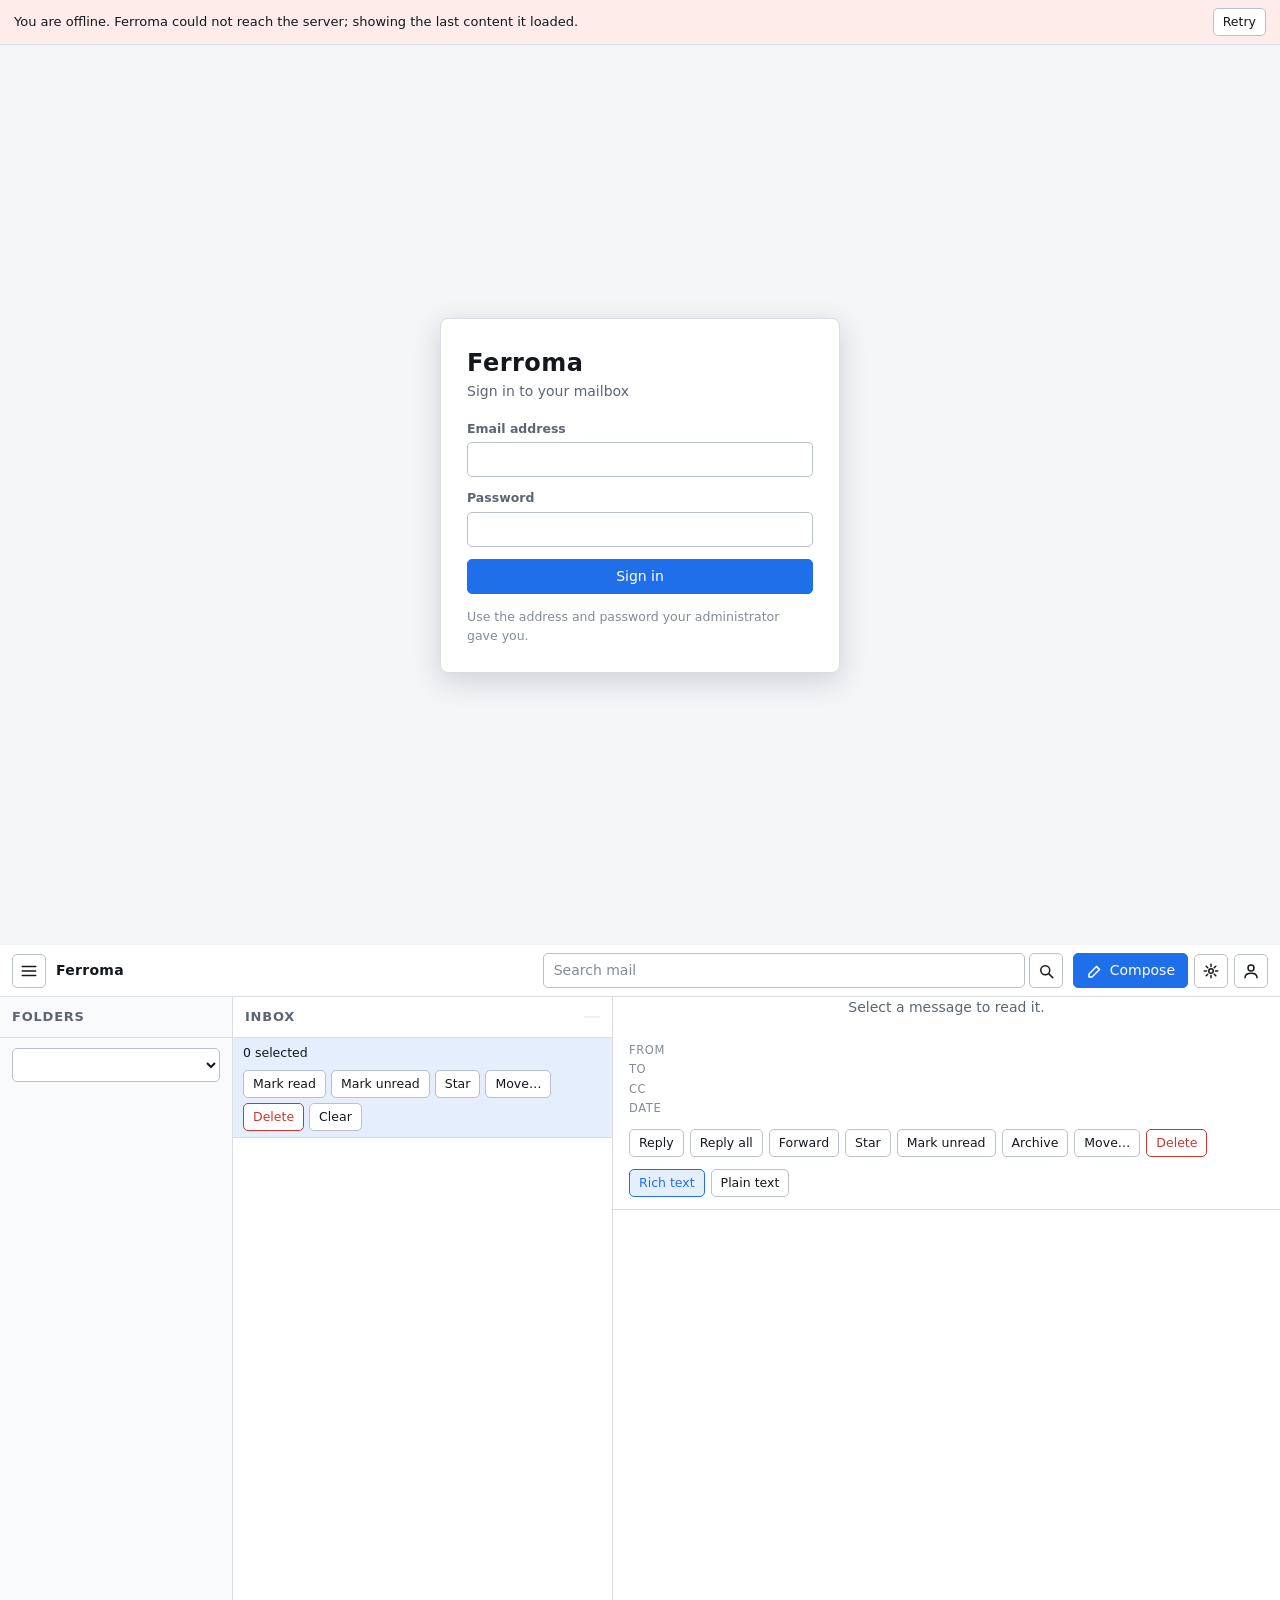
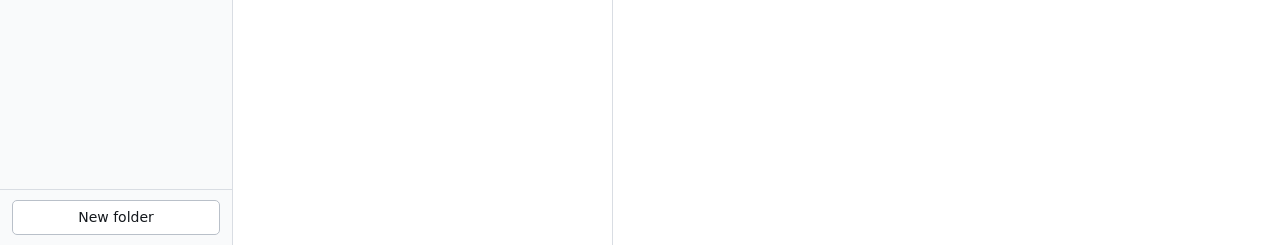
==== web/index.html @ e782bdba "Ferroma — a Rust-native self-hosted mail platform The workspace: ferroma-core (configuration, limits" ====
<!doctype html>
<html lang="en" data-theme="auto" data-app="webmail">
<head>
  <meta charset="utf-8">
  <meta name="viewport" content="width=device-width, initial-scale=1">
  <meta name="color-scheme" content="light dark">
  <title>Ferroma Webmail</title>
  <link rel="stylesheet" href="./styles.css">
</head>
<body>
  <a class="skip-link" href="#message-list">Skip to message list</a>

  <div id="offline-banner" class="banner banner-offline" role="status" hidden>
    <span class="banner-text">You are offline. Ferroma could not reach the server; showing the last content it loaded.</span>
    <button type="button" class="btn btn-small" id="offline-retry">Retry</button>
  </div>

  <!-- Sign-in / first-run panel -->
  <div id="login-view" class="login-view" hidden>
    <form class="login-card" id="login-form" novalidate>
      <h1 class="login-title">Ferroma</h1>
      <p class="login-subtitle">Sign in to your mailbox</p>

      <label class="field">
        <span class="field-label">Email address</span>
        <input class="input" id="login-email" name="email" type="email" autocomplete="username"
               spellcheck="false" required>
      </label>
      <p class="field-error" id="login-email-error" hidden></p>

      <label class="field">
        <span class="field-label">Password</span>
        <input class="input" id="login-password" name="password" type="password"
               autocomplete="current-password" required>
      </label>
      <p class="field-error" id="login-password-error" hidden></p>

      <p class="field-error" id="login-error" role="alert" hidden></p>

      <button class="btn btn-primary btn-block" id="login-submit" type="submit">Sign in</button>
      <p class="login-hint" id="login-hint">Use the address and password your administrator gave you.</p>
    </form>
  </div>

  <!-- Application shell: folders | message list | reading pane -->
  <div class="app" id="app-view" hidden>
    <header class="topbar">
      <button type="button" class="btn btn-icon" id="nav-toggle"
              aria-label="Show folders" aria-expanded="false" aria-controls="folder-pane">
        <svg class="icon" viewBox="0 0 24 24" aria-hidden="true" focusable="false">
          <path d="M3 6h18M3 12h18M3 18h18" fill="none" stroke="currentColor" stroke-width="2"
                stroke-linecap="round"></path>
        </svg>
      </button>

      <span class="brand">Ferroma</span>

      <form class="search-form" id="search-form" role="search">
        <label class="visually-hidden" for="search-input">Search this folder</label>
        <input class="input search-input" id="search-input" type="search" name="q"
               placeholder="Search mail" autocomplete="off" spellcheck="false">
        <button type="submit" class="btn btn-icon" aria-label="Run search" id="search-submit">
          <svg class="icon" viewBox="0 0 24 24" aria-hidden="true" focusable="false">
            <circle cx="11" cy="11" r="6" fill="none" stroke="currentColor" stroke-width="2"></circle>
            <path d="M15.5 15.5 21 21" fill="none" stroke="currentColor" stroke-width="2"
                  stroke-linecap="round"></path>
          </svg>
        </button>
      </form>

      <div class="topbar-actions">
        <button type="button" class="btn btn-primary" id="compose-button" title="Compose (c)">
          <svg class="icon" viewBox="0 0 24 24" aria-hidden="true" focusable="false">
            <path d="M4 20h4l10-10-4-4L4 16v4Z" fill="none" stroke="currentColor" stroke-width="2"
                  stroke-linejoin="round"></path>
            <path d="m14 6 4 4" fill="none" stroke="currentColor" stroke-width="2"
                  stroke-linecap="round"></path>
          </svg>
          <span class="btn-label">Compose</span>
        </button>
        <button type="button" class="btn btn-icon" id="settings-button" aria-label="Settings"
                title="Settings">
          <svg class="icon" viewBox="0 0 24 24" aria-hidden="true" focusable="false">
            <circle cx="12" cy="12" r="3" fill="none" stroke="currentColor" stroke-width="2"></circle>
            <path d="M12 3v3M12 18v3M3 12h3M18 12h3M5.6 5.6l2.1 2.1M16.3 16.3l2.1 2.1M18.4 5.6l-2.1 2.1M7.7 16.3l-2.1 2.1"
                  fill="none" stroke="currentColor" stroke-width="2" stroke-linecap="round"></path>
          </svg>
        </button>
        <button type="button" class="btn btn-icon" id="account-button" aria-label="Account menu"
                aria-haspopup="true" aria-expanded="false" title="Account">
          <svg class="icon" viewBox="0 0 24 24" aria-hidden="true" focusable="false">
            <circle cx="12" cy="8" r="4" fill="none" stroke="currentColor" stroke-width="2"></circle>
            <path d="M4 21c0-4 3.6-6 8-6s8 2 8 6" fill="none" stroke="currentColor" stroke-width="2"
                  stroke-linecap="round"></path>
          </svg>
        </button>
      </div>

      <div class="menu" id="account-menu" role="menu" hidden>
        <p class="menu-heading" id="account-menu-name">Signed in</p>
        <p class="menu-sub" id="account-menu-email"></p>
        <button type="button" class="menu-item" role="menuitem" id="account-settings">Settings…</button>
        <button type="button" class="menu-item" role="menuitem" id="account-logout">Sign out</button>
      </div>
    </header>

    <div class="panes">
      <!-- Pane 1: folders -->
      <nav class="pane pane-folders" id="folder-pane" aria-label="Folders">
        <div class="pane-head">
          <h2 class="pane-title">Folders</h2>
          <button type="button" class="btn btn-icon pane-close" id="folder-pane-close"
                  aria-label="Hide folders">
            <svg class="icon" viewBox="0 0 24 24" aria-hidden="true" focusable="false">
              <path d="M6 6l12 12M18 6 6 18" fill="none" stroke="currentColor" stroke-width="2"
                    stroke-linecap="round"></path>
            </svg>
          </button>
        </div>
        <label class="visually-hidden" for="mailbox-select">Send-from address</label>
        <select class="input mailbox-select" id="mailbox-select"></select>
        <ul class="folder-list" id="folder-list"></ul>
        <div class="pane-foot">
          <button type="button" class="btn btn-block" id="new-folder-button">New folder</button>
        </div>
      </nav>

      <!-- Pane 2: message list -->
      <section class="pane pane-list" id="list-pane" aria-label="Messages">
        <div class="pane-head">
          <h2 class="pane-title" id="list-title">Inbox</h2>
          <span class="count-pill" id="list-count"></span>
        </div>

        <div class="bulk-bar" id="bulk-bar" hidden>
          <span class="bulk-count" id="bulk-count">0 selected</span>
          <div class="bulk-actions">
            <button type="button" class="btn btn-small" data-bulk="read">Mark read</button>
            <button type="button" class="btn btn-small" data-bulk="unread">Mark unread</button>
            <button type="button" class="btn btn-small" data-bulk="flag">Star</button>
            <button type="button" class="btn btn-small" data-bulk="move">Move…</button>
            <button type="button" class="btn btn-small btn-danger" data-bulk="delete">Delete</button>
            <button type="button" class="btn btn-small" data-bulk="clear">Clear</button>
          </div>
        </div>

        <div class="list-scroll" id="list-scroll">
          <ul class="message-list" id="message-list" role="listbox" aria-label="Message list"
              aria-multiselectable="true" tabindex="0"></ul>
          <p class="empty" id="list-empty" hidden></p>
          <div class="list-more" id="list-more" hidden>
            <button type="button" class="btn btn-block" id="load-more-button">Load more</button>
          </div>
          <div class="list-sentinel" id="list-sentinel" aria-hidden="true"></div>
          <div class="skeleton-list" id="list-skeleton" hidden>
            <div class="skeleton-row"></div>
            <div class="skeleton-row"></div>
            <div class="skeleton-row"></div>
          </div>
        </div>
      </section>

      <!-- Pane 3: reading pane -->
      <section class="pane pane-reader" id="reader-pane" aria-label="Message">
        <div class="reader-empty" id="reader-empty">
          <p>Select a message to read it.</p>
        </div>

        <article class="reader" id="reader" hidden>
          <header class="reader-head">
            <button type="button" class="btn btn-small back-button" id="reader-back">Back to list</button>
            <h2 class="reader-subject" id="reader-subject"></h2>
            <div class="reader-meta">
              <p class="reader-line"><span class="meta-label">From</span>
                <span class="reader-address" id="reader-from"></span></p>
              <p class="reader-line"><span class="meta-label">To</span>
                <span class="reader-address" id="reader-to"></span></p>
              <p class="reader-line" id="reader-cc-line" hidden><span class="meta-label">Cc</span>
                <span class="reader-address" id="reader-cc"></span></p>
              <p class="reader-line"><span class="meta-label">Date</span>
                <time class="reader-date" id="reader-date"></time></p>
            </div>
            <div class="reader-actions">
              <button type="button" class="btn btn-small" id="action-reply">Reply</button>
              <button type="button" class="btn btn-small" id="action-reply-all">Reply all</button>
              <button type="button" class="btn btn-small" id="action-forward">Forward</button>
              <button type="button" class="btn btn-small" id="action-star" aria-pressed="false">Star</button>
              <button type="button" class="btn btn-small" id="action-unread">Mark unread</button>
              <button type="button" class="btn btn-small" id="action-archive">Archive</button>
              <button type="button" class="btn btn-small" id="action-move">Move…</button>
              <button type="button" class="btn btn-small btn-danger" id="action-delete">Delete</button>
            </div>
            <div class="reader-tabs" id="reader-tabs" hidden>
              <button type="button" class="btn btn-small" id="tab-html" aria-pressed="true">Rich text</button>
              <button type="button" class="btn btn-small" id="tab-text" aria-pressed="false">Plain text</button>
            </div>
          </header>

          <div class="attachments" id="reader-attachments" hidden>
            <h3 class="attachments-title">Attachments</h3>
            <ul class="attachment-list" id="attachment-list"></ul>
          </div>

          <div class="reader-body" id="reader-body">
            <pre class="reader-text" id="reader-text"></pre>
            <iframe class="reader-html" id="reader-html" sandbox="" referrerpolicy="no-referrer"
                    title="Message HTML body" hidden></iframe>
          </div>
          <p class="reader-error" id="reader-error" role="alert" hidden></p>
        </article>
      </section>
    </div>
  </div>

  <!-- Compose window host (used as a full-height panel on narrow screens). -->
  <div class="compose-host" id="compose-host" hidden></div>

  <!-- Modal host: dialogs are created by JS into this container. -->
  <div class="modal-host" id="modal-host"></div>
  <div class="modal-host" id="dialog-host"></div>

  <div class="toasts" id="toast-region" role="status" aria-live="polite" aria-atomic="false"></div>
  <div class="toasts toasts-alert" id="alert-region" role="alert" aria-live="assertive" aria-atomic="false"></div>

  <script type="module" src="./main.js"></script>
</body>
</html>
---- web/styles.css ----
/* Ferroma Webmail — hand-written styles.
   No preprocessor, no framework, no @import. Themes are driven by the
   [data-theme] attribute on <html> ("auto" follows prefers-color-scheme). */

/* ------------------------------------------------------------------ tokens */

:root {
  color-scheme: light dark;

  --bg: #f4f5f7;
  --surface: #ffffff;
  --surface-2: #f9fafb;
  --surface-3: #eef0f3;
  --border: #d9dde3;
  --border-strong: #b9c0c9;
  --text: #14181d;
  --text-muted: #5c6672;
  --text-faint: #828b96;
  --accent: #1f6feb;
  --accent-text: #ffffff;
  --accent-soft: #e4eefd;
  --danger: #c8382f;
  --danger-soft: #fdecea;
  --warn: #9a6200;
  --ok: #1a7f4b;
  --focus: #1f6feb;
  --shadow: 0 8px 28px rgba(15, 23, 42, 0.16);
  --radius: 8px;
  --radius-sm: 5px;
  --gap: 12px;
  --pane-folders: 232px;
  --pane-list: 380px;
  --font: system-ui, -apple-system, "Segoe UI", Roboto, "Helvetica Neue", Arial, sans-serif;
  --mono: ui-monospace, SFMono-Regular, "Cascadia Mono", Consolas, "Liberation Mono", monospace;
}

@media (prefers-color-scheme: dark) {
  :root:not([data-theme="light"]) {
    --bg: #101317;
    --surface: #171b21;
    --surface-2: #1d222a;
    --surface-3: #252b34;
    --border: #2c333d;
    --border-strong: #3d4653;
    --text: #e7ebf0;
    --text-muted: #a3adb9;
    --text-faint: #7f8894;
    --accent: #5a9dff;
    --accent-text: #08111f;
    --accent-soft: #1b2940;
    --danger: #ff7b70;
    --danger-soft: #3a1f1d;
    --warn: #e0a94a;
    --ok: #5fd39a;
    --focus: #7db1ff;
    --shadow: 0 10px 30px rgba(0, 0, 0, 0.5);
  }
}

:root[data-theme="dark"] {
  --bg: #101317;
  --surface: #171b21;
  --surface-2: #1d222a;
  --surface-3: #252b34;
  --border: #2c333d;
  --border-strong: #3d4653;
  --text: #e7ebf0;
  --text-muted: #a3adb9;
  --text-faint: #7f8894;
  --accent: #5a9dff;
  --accent-text: #08111f;
  --accent-soft: #1b2940;
  --danger: #ff7b70;
  --danger-soft: #3a1f1d;
  --warn: #e0a94a;
  --ok: #5fd39a;
  --focus: #7db1ff;
  --shadow: 0 10px 30px rgba(0, 0, 0, 0.5);
}

/* ------------------------------------------------------------------- reset */

*,
*::before,
*::after {
  box-sizing: border-box;
}

html,
body {
  height: 100%;
}

body {
  margin: 0;
  background: var(--bg);
  color: var(--text);
  font: 14px/1.5 var(--font);
  -webkit-text-size-adjust: 100%;
}

body.no-scroll {
  overflow: hidden;
}

h1,
h2,
h3,
p,
ul,
ol,
figure {
  margin: 0;
  padding: 0;
}

ul,
ol {
  list-style: none;
}

button,
input,
select,
textarea {
  font: inherit;
  color: inherit;
}

a {
  color: var(--accent);
}

.visually-hidden {
  position: absolute;
  width: 1px;
  height: 1px;
  margin: -1px;
  padding: 0;
  overflow: hidden;
  clip: rect(0 0 0 0);
  clip-path: inset(50%);
  white-space: nowrap;
  border: 0;
}

.skip-link {
  position: absolute;
  left: -9999px;
  top: 0;
  z-index: 100;
  padding: 8px 14px;
  background: var(--surface);
  border: 1px solid var(--border-strong);
  border-radius: var(--radius-sm);
  text-decoration: none;
}

.skip-link:focus {
  left: 8px;
  top: 8px;
}

:focus-visible {
  outline: 3px solid var(--focus);
  outline-offset: 2px;
  border-radius: 3px;
}

/* ----------------------------------------------------------------- controls */

.btn {
  display: inline-flex;
  align-items: center;
  justify-content: center;
  gap: 6px;
  min-height: 34px;
  padding: 6px 12px;
  background: var(--surface);
  color: var(--text);
  border: 1px solid var(--border-strong);
  border-radius: var(--radius-sm);
  cursor: pointer;
}

.btn:hover:not(:disabled) {
  background: var(--surface-3);
}

.btn:disabled {
  opacity: 0.5;
  cursor: not-allowed;
}

.btn-primary {
  background: var(--accent);
  border-color: var(--accent);
  color: var(--accent-text);
}

.btn-primary:hover:not(:disabled) {
  filter: brightness(1.08);
}

.btn-danger {
  color: var(--danger);
  border-color: var(--danger);
}

.btn-danger:hover:not(:disabled) {
  background: var(--danger-soft);
}

.btn-icon {
  min-width: 34px;
  padding: 5px;
}

.btn-small {
  min-height: 28px;
  padding: 3px 9px;
  font-size: 12.5px;
}

.btn-block {
  width: 100%;
}

.btn[aria-pressed="true"] {
  background: var(--accent-soft);
  border-color: var(--accent);
  color: var(--accent);
}

.icon {
  width: 18px;
  height: 18px;
  flex: none;
}

.input {
  width: 100%;
  min-height: 34px;
  padding: 6px 10px;
  background: var(--surface);
  color: var(--text);
  border: 1px solid var(--border-strong);
  border-radius: var(--radius-sm);
}

.input::placeholder {
  color: var(--text-faint);
}

.input:disabled {
  background: var(--surface-3);
  opacity: 0.7;
}

textarea.input {
  min-height: 120px;
  resize: vertical;
  font-family: var(--mono);
  font-size: 13px;
}

select.input {
  min-height: 34px;
}

.field {
  display: block;
  margin-bottom: 12px;
}

.field-label {
  display: block;
  margin-bottom: 4px;
  font-size: 12.5px;
  font-weight: 600;
  color: var(--text-muted);
}

.field-error {
  margin: -6px 0 10px;
  color: var(--danger);
  font-size: 12.5px;
}

.row {
  display: flex;
  flex-wrap: wrap;
  gap: var(--gap);
  align-items: flex-end;
}

.row > * {
  flex: 1 1 200px;
}

.checkbox {
  display: flex;
  gap: 8px;
  align-items: center;
  margin-bottom: 10px;
  font-size: 13.5px;
}

/* ------------------------------------------------------------------ banners */

.banner {
  display: flex;
  flex-wrap: wrap;
  gap: 10px;
  align-items: center;
  justify-content: space-between;
  padding: 8px 14px;
  border-bottom: 1px solid var(--border);
  font-size: 13px;
}

.banner-offline {
  background: var(--danger-soft);
  color: var(--text);
}

.banner-text {
  flex: 1 1 260px;
}

/* --------------------------------------------------------------------- login */

.login-view {
  display: grid;
  place-items: center;
  min-height: 100%;
  padding: 24px;
}

.login-card {
  width: min(400px, 100%);
  padding: 26px;
  background: var(--surface);
  border: 1px solid var(--border);
  border-radius: var(--radius);
  box-shadow: var(--shadow);
}

.login-title {
  font-size: 24px;
  letter-spacing: 0.02em;
}

.login-subtitle {
  margin-bottom: 18px;
  color: var(--text-muted);
}

.login-hint {
  margin-top: 14px;
  color: var(--text-faint);
  font-size: 12.5px;
}

/* --------------------------------------------------------------------- shell */

.app {
  display: flex;
  flex-direction: column;
  height: 100%;
}

.topbar {
  position: relative;
  z-index: 20;
  display: flex;
  gap: 10px;
  align-items: center;
  padding: 8px 12px;
  background: var(--surface);
  border-bottom: 1px solid var(--border);
}

.brand {
  font-weight: 700;
  letter-spacing: 0.02em;
}

.search-form {
  display: flex;
  gap: 4px;
  flex: 1 1 auto;
  max-width: 520px;
  margin-left: auto;
}

.search-input {
  min-width: 0;
}

.topbar-actions {
  display: flex;
  gap: 6px;
  align-items: center;
}

.panes {
  display: grid;
  grid-template-columns: var(--pane-folders) var(--pane-list) minmax(0, 1fr);
  flex: 1 1 auto;
  min-height: 0;
}

.pane {
  display: flex;
  flex-direction: column;
  min-width: 0;
  min-height: 0;
  background: var(--surface);
}

.pane + .pane {
  border-left: 1px solid var(--border);
}

.pane-head {
  display: flex;
  gap: 8px;
  align-items: center;
  justify-content: space-between;
  padding: 10px 12px;
  border-bottom: 1px solid var(--border);
}

.pane-title {
  font-size: 13px;
  text-transform: uppercase;
  letter-spacing: 0.06em;
  color: var(--text-muted);
  overflow: hidden;
  white-space: nowrap;
  text-overflow: ellipsis;
}

.pane-close {
  display: none;
}

.count-pill {
  padding: 1px 8px;
  background: var(--surface-3);
  border-radius: 999px;
  color: var(--text-muted);
  font-size: 11.5px;
  white-space: nowrap;
}

.pane-foot {
  padding: 10px 12px;
  border-top: 1px solid var(--border);
}

/* ------------------------------------------------------------------- folders */

.pane-folders {
  background: var(--surface-2);
}

.mailbox-select {
  width: auto;
  margin: 10px 12px 4px;
}

.folder-list {
  flex: 1 1 auto;
  overflow-y: auto;
  padding: 6px 8px;
}

.folder-button {
  justify-content: flex-start;
  width: 100%;
  gap: 8px;
  margin-bottom: 2px;
  padding: 7px 9px;
  background: transparent;
  border-color: transparent;
  text-align: left;
}

.folder-button:hover {
  background: var(--surface-3);
}

.folder-button[aria-current="true"] {
  background: var(--accent-soft);
  border-color: var(--accent);
  color: var(--accent);
  font-weight: 600;
}

.folder-name {
  flex: 1 1 auto;
  min-width: 0;
  overflow: hidden;
  white-space: nowrap;
  text-overflow: ellipsis;
}

.folder-unread {
  padding: 0 7px;
  background: var(--accent);
  border-radius: 999px;
  color: var(--accent-text);
  font-size: 11px;
  font-weight: 700;
}

.folder-icon {
  width: 16px;
  height: 16px;
  flex: none;
}

/* ----------------------------------------------------------------- bulk bar */

.bulk-bar {
  display: flex;
  flex-wrap: wrap;
  gap: 8px;
  align-items: center;
  justify-content: space-between;
  padding: 6px 10px;
  background: var(--accent-soft);
  border-bottom: 1px solid var(--border);
  font-size: 12.5px;
}

.bulk-actions {
  display: flex;
  flex-wrap: wrap;
  gap: 5px;
}

/* -------------------------------------------------------------- message list */

.list-scroll {
  position: relative;
  flex: 1 1 auto;
  overflow-y: auto;
  overscroll-behavior: contain;
}

.message-list {
  margin: 0;
}

.message-row {
  display: grid;
  grid-template-columns: 16px minmax(0, 1fr) auto;
  gap: 2px 8px;
  padding: 8px 10px;
  border-bottom: 1px solid var(--border);
  cursor: pointer;
}

.message-row:hover {
  background: var(--surface-2);
}

.message-row[aria-selected="true"] {
  background: var(--accent-soft);
}

.message-row.is-active {
  box-shadow: inset 3px 0 0 var(--accent);
}

.message-row.is-checked {
  background: var(--surface-3);
}

.message-row.unread .row-sender,
.message-row.unread .row-subject {
  font-weight: 700;
}

.row-dot {
  display: flex;
  align-items: center;
  justify-content: center;
  color: var(--accent);
  font-size: 18px;
  line-height: 1;
}

.row-dot .dot {
  width: 8px;
  height: 8px;
  background: var(--accent);
  border-radius: 50%;
}

.row-main {
  min-width: 0;
}

.row-line {
  display: flex;
  gap: 6px;
  align-items: baseline;
  min-width: 0;
}

.row-sender {
  flex: 0 1 auto;
  min-width: 0;
  overflow: hidden;
  white-space: nowrap;
  text-overflow: ellipsis;
}

.row-subject {
  min-width: 0;
  overflow: hidden;
  white-space: nowrap;
  text-overflow: ellipsis;
}

.row-snippet {
  color: var(--text-muted);
  font-size: 12.5px;
  overflow: hidden;
  white-space: nowrap;
  text-overflow: ellipsis;
}

.row-side {
  display: flex;
  gap: 6px;
  align-items: center;
  align-self: start;
  color: var(--text-faint);
  font-size: 11.5px;
  white-space: nowrap;
}

.row-flag {
  color: var(--warn);
}

.row-clip {
  width: 13px;
  height: 13px;
}

.icon-button-plain {
  padding: 0;
  background: none;
  border: 0;
  color: inherit;
  cursor: pointer;
}

.empty {
  padding: 22px 16px;
  color: var(--text-muted);
  text-align: center;
}

.list-more {
  padding: 10px 12px;
}

.list-sentinel {
  height: 1px;
}

.skeleton-list {
  padding: 10px;
}

.skeleton-row {
  height: 42px;
  margin-bottom: 8px;
  background: var(--surface-3);
  border-radius: var(--radius-sm);
  animation: pulse 1.2s ease-in-out infinite;
}

@keyframes pulse {
  0%,
  100% {
    opacity: 0.55;
  }
  50% {
    opacity: 1;
  }
}

/* ------------------------------------------------------------- reading pane */

.pane-reader {
  overflow-y: auto;
}

.reader-empty {
  display: grid;
  place-items: center;
  height: 100%;
  color: var(--text-muted);
}

.reader {
  display: flex;
  flex-direction: column;
  min-height: 100%;
}

.reader-head {
  padding: 12px 16px;
  border-bottom: 1px solid var(--border);
}

.back-button {
  display: none;
  margin-bottom: 8px;
}

.reader-subject {
  font-size: 18px;
  line-height: 1.35;
  overflow-wrap: anywhere;
}

.reader-meta {
  margin-top: 10px;
}

.reader-line {
  display: flex;
  gap: 8px;
  font-size: 13px;
}

.meta-label {
  flex: 0 0 46px;
  color: var(--text-faint);
  font-size: 11.5px;
  text-transform: uppercase;
  letter-spacing: 0.05em;
  padding-top: 2px;
}

.reader-address {
  min-width: 0;
  overflow: hidden;
  white-space: nowrap;
  text-overflow: ellipsis;
}

.reader-actions,
.reader-tabs {
  display: flex;
  flex-wrap: wrap;
  gap: 6px;
  margin-top: 12px;
}

.attachments {
  padding: 10px 16px;
  border-bottom: 1px solid var(--border);
}

.attachments-title {
  margin-bottom: 6px;
  font-size: 12px;
  text-transform: uppercase;
  letter-spacing: 0.05em;
  color: var(--text-muted);
}

.attachment-list {
  display: flex;
  flex-wrap: wrap;
  gap: 6px;
}

.attachment-chip {
  display: inline-flex;
  gap: 7px;
  align-items: center;
  max-width: 100%;
  padding: 5px 10px;
  background: var(--surface-2);
  border: 1px solid var(--border);
  border-radius: 999px;
  cursor: pointer;
}

.attachment-chip:hover {
  background: var(--surface-3);
}

.attachment-name {
  max-width: 240px;
  overflow: hidden;
  white-space: nowrap;
  text-overflow: ellipsis;
}

.attachment-size {
  color: var(--text-faint);
  font-size: 11.5px;
}

.attachment-icon {
  width: 16px;
  height: 16px;
}

.reader-body {
  flex: 1 1 auto;
  padding: 12px 16px 24px;
}

.reader-text {
  margin: 0;
  font-family: var(--mono);
  font-size: 13px;
  line-height: 1.6;
  white-space: pre-wrap;
  overflow-wrap: anywhere;
}

.reader-html {
  width: 100%;
  min-height: 240px;
  background: #ffffff;
  border: 1px solid var(--border);
  border-radius: var(--radius-sm);
}

.reader-error {
  margin: 0 16px 16px;
  padding: 10px 12px;
  background: var(--danger-soft);
  border: 1px solid var(--danger);
  border-radius: var(--radius-sm);
}

/* ------------------------------------------------------------------ dialogs */

.compose-host {
  position: fixed;
  inset: 0;
  z-index: 55;
  display: flex;
  flex-direction: column;
  background: var(--surface);
  overflow-y: auto;
}

.compose-host[hidden] {
  display: none;
}

.modal-host:empty {
  display: none;
}

.modal {
  position: fixed;
  inset: 0;
  z-index: 60;
  display: grid;
  place-items: center;
  padding: 18px;
  background: rgba(12, 16, 22, 0.5);
}

.modal-card {
  display: flex;
  flex-direction: column;
  width: min(560px, 100%);
  max-height: min(88vh, 900px);
  background: var(--surface);
  border: 1px solid var(--border);
  border-radius: var(--radius);
  box-shadow: var(--shadow);
  overflow: hidden;
}

.modal-card.modal-wide {
  width: min(880px, 100%);
}

.modal-head {
  display: flex;
  gap: 10px;
  align-items: center;
  justify-content: space-between;
  padding: 12px 16px;
  border-bottom: 1px solid var(--border);
}

.modal-title {
  font-size: 16px;
}

.modal-body {
  flex: 1 1 auto;
  padding: 16px;
  overflow-y: auto;
}

.modal-foot {
  display: flex;
  flex-wrap: wrap;
  gap: 8px;
  align-items: center;
  justify-content: flex-end;
  padding: 12px 16px;
  background: var(--surface-2);
  border-top: 1px solid var(--border);
}

.modal-foot .spacer {
  flex: 1 1 auto;
}

.modal-message {
  margin-bottom: 12px;
  color: var(--text-muted);
}

/* ------------------------------------------------------------------- chips */

.chip-field {
  display: flex;
  flex-wrap: wrap;
  gap: 5px;
  align-items: center;
  min-height: 34px;
  padding: 4px 6px;
  background: var(--surface);
  border: 1px solid var(--border-strong);
  border-radius: var(--radius-sm);
}

.chip-field:focus-within {
  outline: 3px solid var(--focus);
  outline-offset: 2px;
}

.chip-field.is-invalid {
  border-color: var(--danger);
}

.chip-field input {
  flex: 1 1 160px;
  min-width: 120px;
  padding: 2px 4px;
  background: none;
  border: 0;
  outline: none;
}

.chip {
  display: inline-flex;
  gap: 6px;
  align-items: center;
  max-width: 100%;
  padding: 2px 4px 2px 9px;
  background: var(--surface-3);
  border: 1px solid var(--border);
  border-radius: 999px;
  font-size: 12.5px;
}

.chip-label {
  max-width: 220px;
  overflow: hidden;
  white-space: nowrap;
  text-overflow: ellipsis;
}

.chip-remove {
  display: inline-flex;
  align-items: center;
  justify-content: center;
  width: 18px;
  height: 18px;
  background: none;
  border: 0;
  border-radius: 50%;
  color: var(--text-muted);
  cursor: pointer;
  line-height: 1;
}

.chip-remove:hover {
  background: var(--surface);
  color: var(--danger);
}

/* --------------------------------------------------------------- rich text */

.editor-toolbar {
  display: flex;
  flex-wrap: wrap;
  gap: 4px;
  padding: 4px;
  background: var(--surface-2);
  border: 1px solid var(--border-strong);
  border-bottom: 0;
  border-radius: var(--radius-sm) var(--radius-sm) 0 0;
}

.editor {
  min-height: 200px;
  max-height: 46vh;
  padding: 10px;
  overflow-y: auto;
  background: var(--surface);
  border: 1px solid var(--border-strong);
  border-radius: 0 0 var(--radius-sm) var(--radius-sm);
  line-height: 1.6;
}

.editor:focus-visible {
  outline: 3px solid var(--focus);
  outline-offset: 1px;
}

.editor blockquote {
  margin: 8px 0 8px 10px;
  padding-left: 10px;
  border-left: 3px solid var(--border-strong);
  color: var(--text-muted);
}

.compose-tabs {
  display: flex;
  gap: 6px;
  margin-bottom: 8px;
}

.uploads {
  margin-top: 10px;
}

.upload-row {
  display: flex;
  gap: 8px;
  align-items: center;
  margin-bottom: 6px;
}

.upload-name {
  flex: 1 1 auto;
  min-width: 0;
  overflow: hidden;
  white-space: nowrap;
  text-overflow: ellipsis;
  font-size: 12.5px;
}

.upload-bar {
  flex: 0 0 90px;
  height: 6px;
  background: var(--surface-3);
  border-radius: 999px;
  overflow: hidden;
}

.upload-bar > span {
  display: block;
  width: 0;
  height: 100%;
  background: var(--accent);
}

.upload-state {
  flex: 0 0 92px;
  color: var(--text-faint);
  font-size: 11.5px;
  text-align: right;
}

/* ----------------------------------------------------------------- settings */

.settings-grid {
  display: grid;
  gap: 4px;
}

/* ------------------------------------------------------------------- toasts */

.toasts {
  position: fixed;
  right: 14px;
  bottom: 14px;
  z-index: 90;
  display: flex;
  flex-direction: column;
  gap: 8px;
  width: min(360px, calc(100vw - 28px));
  pointer-events: none;
}

.toast {
  display: flex;
  gap: 10px;
  align-items: flex-start;
  padding: 10px 12px;
  background: var(--surface);
  border: 1px solid var(--border-strong);
  border-left-width: 4px;
  border-radius: var(--radius-sm);
  box-shadow: var(--shadow);
  pointer-events: auto;
  animation: toast-in 160ms ease-out;
}

.toast-success {
  border-left-color: var(--ok);
}

.toast-error {
  border-left-color: var(--danger);
}

.toast-info {
  border-left-color: var(--accent);
}

.toast-text {
  flex: 1 1 auto;
  min-width: 0;
  overflow-wrap: anywhere;
}

.toast-close {
  background: none;
  border: 0;
  color: var(--text-muted);
  cursor: pointer;
}

@keyframes toast-in {
  from {
    opacity: 0;
    transform: translateY(8px);
  }
  to {
    opacity: 1;
    transform: none;
  }
}

/* --------------------------------------------------------------- account menu */

.menu {
  position: absolute;
  right: 12px;
  top: 50px;
  z-index: 40;
  width: 220px;
  padding: 6px;
  background: var(--surface);
  border: 1px solid var(--border-strong);
  border-radius: var(--radius);
  box-shadow: var(--shadow);
}

.menu-heading {
  padding: 6px 8px 0;
  font-weight: 600;
  font-size: 13px;
  overflow: hidden;
  text-overflow: ellipsis;
  white-space: nowrap;
}

.menu-sub {
  padding: 0 8px 6px;
  color: var(--text-muted);
  font-size: 12px;
  overflow: hidden;
  text-overflow: ellipsis;
  white-space: nowrap;
}

.menu-item {
  display: block;
  width: 100%;
  padding: 7px 8px;
  background: none;
  border: 0;
  border-radius: var(--radius-sm);
  text-align: left;
  cursor: pointer;
}

.menu-item:hover {
  background: var(--surface-3);
}

/* ------------------------------------------------------------- diagnostics */

.diag-list {
  display: grid;
  gap: 6px;
}

.diag-item {
  padding: 8px 10px;
  background: var(--surface-2);
  border: 1px solid var(--border);
  border-radius: var(--radius-sm);
  font-size: 12.5px;
}

/* -------------------------------------------------------------- responsive */

@media (max-width: 1100px) {
  :root {
    --pane-list: 320px;
  }
}

@media (max-width: 900px) {
  .panes {
    grid-template-columns: 200px minmax(0, 1fr);
  }

  .pane-reader {
    display: none;
  }

  .app[data-view="reader"] .pane-reader {
    display: flex;
  }

  .app[data-view="reader"] .pane-folders,
  .app[data-view="reader"] .pane-list {
    display: none;
  }

  .back-button {
    display: inline-flex;
  }
}

@media (max-width: 640px) {
  .panes {
    grid-template-columns: minmax(0, 1fr);
  }

  .app[data-view="reader"] .pane-reader {
    display: flex;
  }

  .pane-folders {
    position: absolute;
    inset: 0 auto 0 0;
    z-index: 30;
    width: min(280px, 82vw);
    border-right: 1px solid var(--border);
    box-shadow: var(--shadow);
  }

  .app:not([data-folders="open"]) .pane-folders {
    display: none;
  }

  .pane-close {
    display: inline-flex;
  }

  .brand,
  .btn-label {
    display: none;
  }

  .search-form {
    margin-left: 0;
  }
}

@media (min-width: 1800px) {
  :root {
    --pane-folders: 268px;
    --pane-list: 460px;
  }
}

@media (prefers-reduced-motion: reduce) {
  *,
  *::before,
  *::after {
    animation-duration: 0.001ms !important;
    animation-iteration-count: 1 !important;
    transition-duration: 0.001ms !important;
    scroll-behavior: auto !important;
  }
}
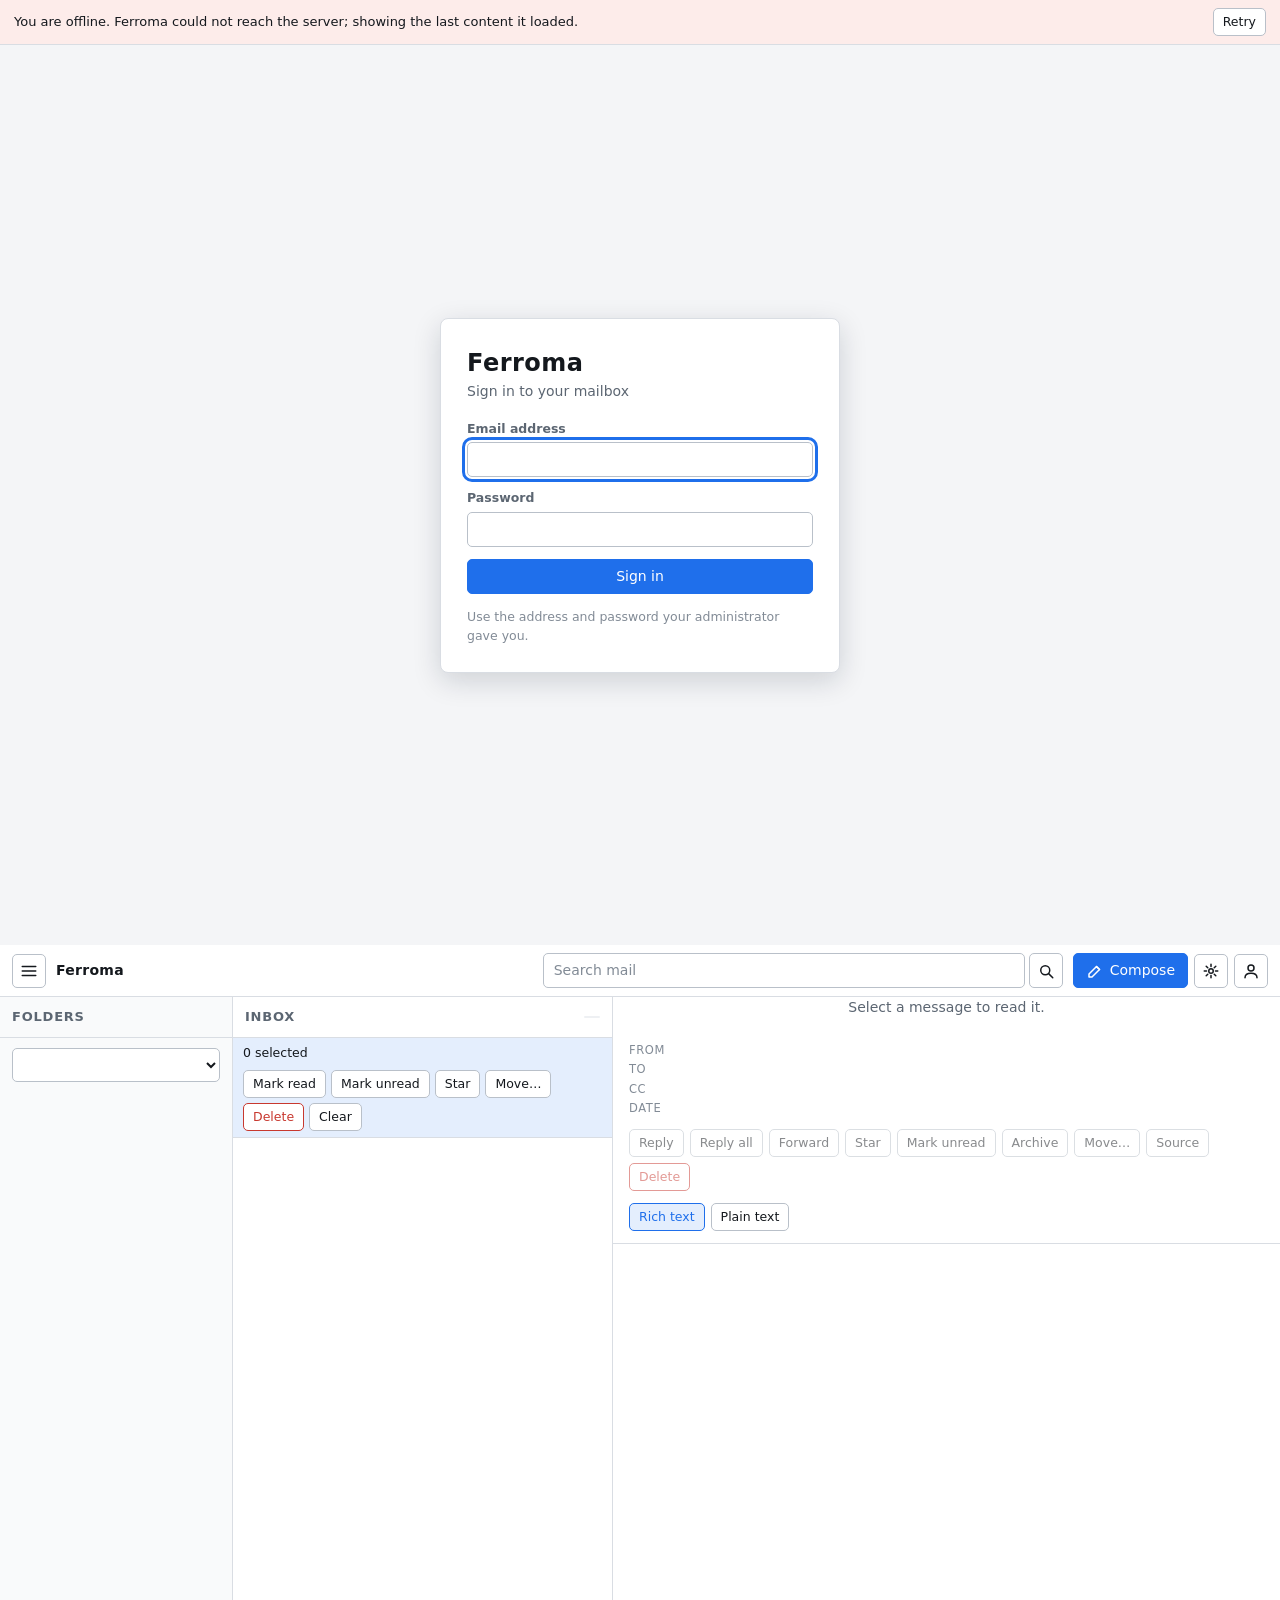
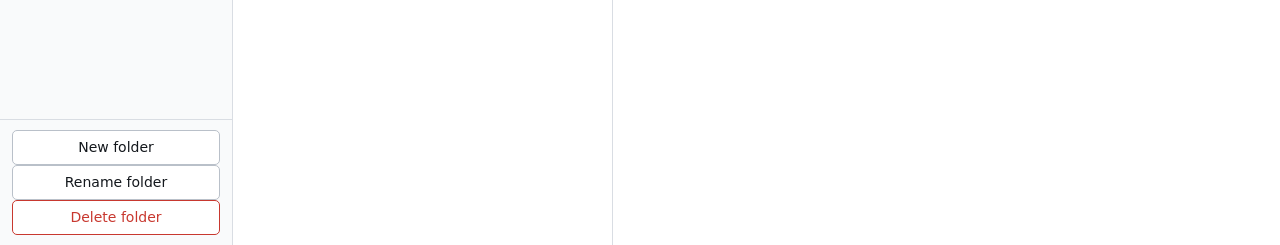
==== commit 8c6e5948: "web,admin: read the payloads the API actually sends, and fill the missing sections Both front-ends l" ====
--- a/web/index.html
+++ b/web/index.html
@@ -122,6 +122,8 @@
         <ul class="folder-list" id="folder-list"></ul>
         <div class="pane-foot">
           <button type="button" class="btn btn-block" id="new-folder-button">New folder</button>
+          <button type="button" class="btn btn-block" id="rename-folder-button">Rename folder</button>
+          <button type="button" class="btn btn-block btn-danger" id="delete-folder-button">Delete folder</button>
         </div>
       </nav>
 
@@ -188,6 +190,7 @@
               <button type="button" class="btn btn-small" id="action-unread">Mark unread</button>
               <button type="button" class="btn btn-small" id="action-archive">Archive</button>
               <button type="button" class="btn btn-small" id="action-move">Move…</button>
+              <button type="button" class="btn btn-small" id="action-source">Source</button>
               <button type="button" class="btn btn-small btn-danger" id="action-delete">Delete</button>
             </div>
             <div class="reader-tabs" id="reader-tabs" hidden>
--- a/web/styles.css
+++ b/web/styles.css
@@ -833,6 +833,18 @@
   overflow-wrap: anywhere;
 }
 
+/* The raw message inside the source dialog. Wrapping comes from `.reader-text`; the
+   bound is what keeps a long message scrolling inside the dialog instead of pushing
+   the footer buttons off the screen. */
+.source-view {
+  max-height: 55vh;
+  overflow: auto;
+  padding: 12px;
+  background: var(--surface-2);
+  border: 1px solid var(--border);
+  border-radius: var(--radius-sm);
+}
+
 .reader-html {
   width: 100%;
   min-height: 240px;
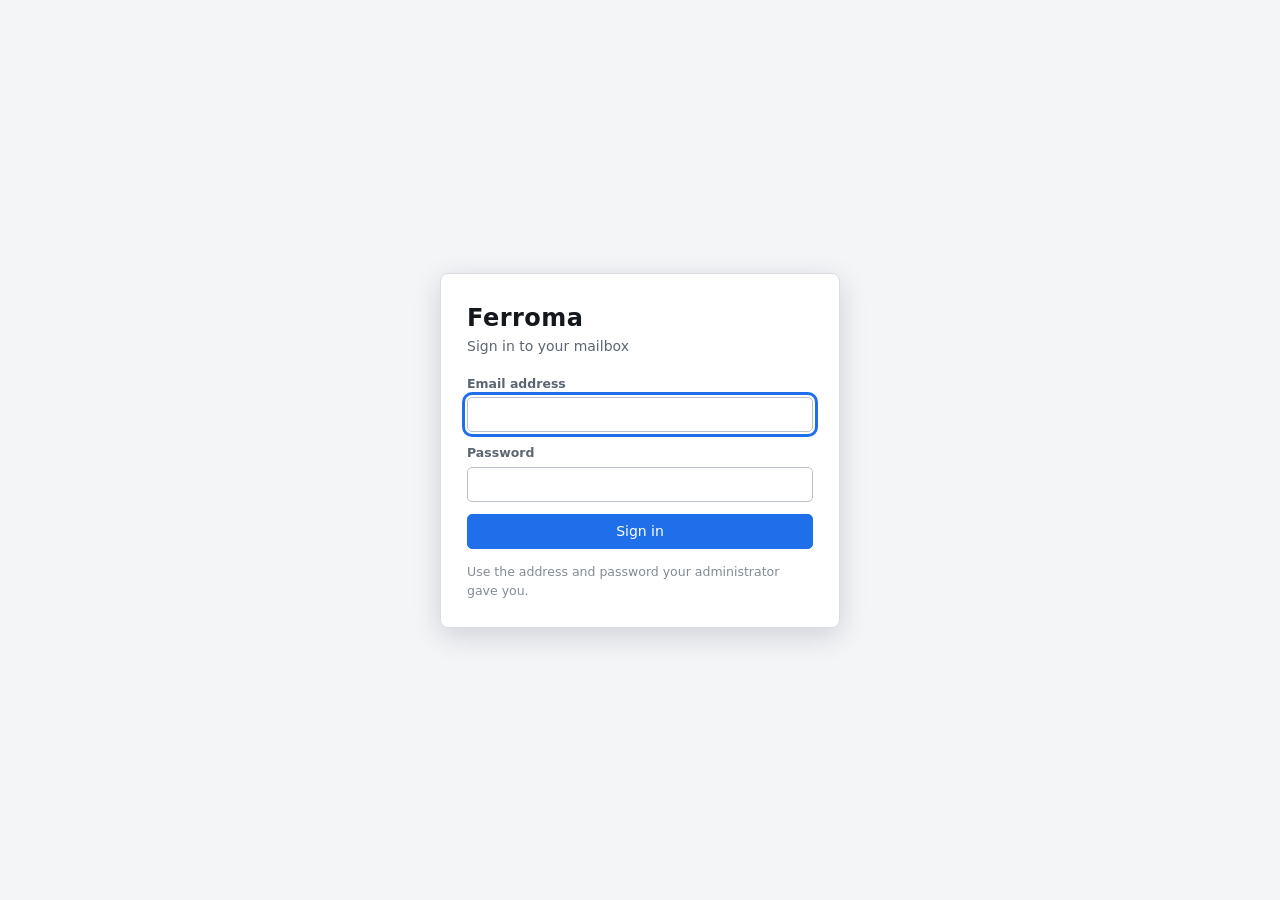
==== commit 1616ebf4: "web,admin,api: the shared modules, the contract gaps, and Simplified Chinese Three loose ends, each " ====
--- a/web/index.html
+++ b/web/index.html
@@ -4,32 +4,32 @@
   <meta charset="utf-8">
   <meta name="viewport" content="width=device-width, initial-scale=1">
   <meta name="color-scheme" content="light dark">
-  <title>Ferroma Webmail</title>
+  <title data-i18n>Ferroma Webmail</title>
   <link rel="stylesheet" href="./styles.css">
 </head>
 <body>
-  <a class="skip-link" href="#message-list">Skip to message list</a>
+  <a class="skip-link" href="#message-list" data-i18n>Skip to message list</a>
 
   <div id="offline-banner" class="banner banner-offline" role="status" hidden>
-    <span class="banner-text">You are offline. Ferroma could not reach the server; showing the last content it loaded.</span>
-    <button type="button" class="btn btn-small" id="offline-retry">Retry</button>
+    <span class="banner-text" data-i18n>You are offline. Ferroma could not reach the server; showing the last content it loaded.</span>
+    <button type="button" class="btn btn-small" id="offline-retry" data-i18n>Retry</button>
   </div>
 
   <!-- Sign-in / first-run panel -->
   <div id="login-view" class="login-view" hidden>
     <form class="login-card" id="login-form" novalidate>
-      <h1 class="login-title">Ferroma</h1>
-      <p class="login-subtitle">Sign in to your mailbox</p>
+      <h1 class="login-title" data-i18n>Ferroma</h1>
+      <p class="login-subtitle" data-i18n>Sign in to your mailbox</p>
 
       <label class="field">
-        <span class="field-label">Email address</span>
+        <span class="field-label" data-i18n>Email address</span>
         <input class="input" id="login-email" name="email" type="email" autocomplete="username"
                spellcheck="false" required>
       </label>
       <p class="field-error" id="login-email-error" hidden></p>
 
       <label class="field">
-        <span class="field-label">Password</span>
+        <span class="field-label" data-i18n>Password</span>
         <input class="input" id="login-password" name="password" type="password"
                autocomplete="current-password" required>
       </label>
@@ -37,8 +37,8 @@
 
       <p class="field-error" id="login-error" role="alert" hidden></p>
 
-      <button class="btn btn-primary btn-block" id="login-submit" type="submit">Sign in</button>
-      <p class="login-hint" id="login-hint">Use the address and password your administrator gave you.</p>
+      <button class="btn btn-primary btn-block" id="login-submit" type="submit" data-i18n>Sign in</button>
+      <p class="login-hint" id="login-hint" data-i18n>Use the address and password your administrator gave you.</p>
     </form>
   </div>
 
@@ -46,20 +46,20 @@
   <div class="app" id="app-view" hidden>
     <header class="topbar">
       <button type="button" class="btn btn-icon" id="nav-toggle"
-              aria-label="Show folders" aria-expanded="false" aria-controls="folder-pane">
+              data-i18n-aria-label aria-label="Show folders" aria-expanded="false" aria-controls="folder-pane">
         <svg class="icon" viewBox="0 0 24 24" aria-hidden="true" focusable="false">
           <path d="M3 6h18M3 12h18M3 18h18" fill="none" stroke="currentColor" stroke-width="2"
                 stroke-linecap="round"></path>
         </svg>
       </button>
 
-      <span class="brand">Ferroma</span>
+      <span class="brand" data-i18n>Ferroma</span>
 
       <form class="search-form" id="search-form" role="search">
-        <label class="visually-hidden" for="search-input">Search this folder</label>
+        <label class="visually-hidden" for="search-input" data-i18n>Search this folder</label>
         <input class="input search-input" id="search-input" type="search" name="q"
-               placeholder="Search mail" autocomplete="off" spellcheck="false">
-        <button type="submit" class="btn btn-icon" aria-label="Run search" id="search-submit">
+               data-i18n-placeholder placeholder="Search mail" autocomplete="off" spellcheck="false">
+        <button type="submit" class="btn btn-icon" data-i18n-aria-label aria-label="Run search" id="search-submit">
           <svg class="icon" viewBox="0 0 24 24" aria-hidden="true" focusable="false">
             <circle cx="11" cy="11" r="6" fill="none" stroke="currentColor" stroke-width="2"></circle>
             <path d="M15.5 15.5 21 21" fill="none" stroke="currentColor" stroke-width="2"
@@ -69,25 +69,25 @@
       </form>
 
       <div class="topbar-actions">
-        <button type="button" class="btn btn-primary" id="compose-button" title="Compose (c)">
+        <button type="button" class="btn btn-primary" id="compose-button" data-i18n-title title="Compose (c)">
           <svg class="icon" viewBox="0 0 24 24" aria-hidden="true" focusable="false">
             <path d="M4 20h4l10-10-4-4L4 16v4Z" fill="none" stroke="currentColor" stroke-width="2"
                   stroke-linejoin="round"></path>
             <path d="m14 6 4 4" fill="none" stroke="currentColor" stroke-width="2"
                   stroke-linecap="round"></path>
           </svg>
-          <span class="btn-label">Compose</span>
-        </button>
-        <button type="button" class="btn btn-icon" id="settings-button" aria-label="Settings"
-                title="Settings">
+          <span class="btn-label" data-i18n>Compose</span>
+        </button>
+        <button type="button" class="btn btn-icon" id="settings-button" data-i18n-aria-label aria-label="Settings"
+                data-i18n-title title="Settings">
           <svg class="icon" viewBox="0 0 24 24" aria-hidden="true" focusable="false">
             <circle cx="12" cy="12" r="3" fill="none" stroke="currentColor" stroke-width="2"></circle>
             <path d="M12 3v3M12 18v3M3 12h3M18 12h3M5.6 5.6l2.1 2.1M16.3 16.3l2.1 2.1M18.4 5.6l-2.1 2.1M7.7 16.3l-2.1 2.1"
                   fill="none" stroke="currentColor" stroke-width="2" stroke-linecap="round"></path>
           </svg>
         </button>
-        <button type="button" class="btn btn-icon" id="account-button" aria-label="Account menu"
-                aria-haspopup="true" aria-expanded="false" title="Account">
+        <button type="button" class="btn btn-icon" id="account-button" data-i18n-aria-label aria-label="Account menu"
+                aria-haspopup="true" aria-expanded="false" data-i18n-title title="Account">
           <svg class="icon" viewBox="0 0 24 24" aria-hidden="true" focusable="false">
             <circle cx="12" cy="8" r="4" fill="none" stroke="currentColor" stroke-width="2"></circle>
             <path d="M4 21c0-4 3.6-6 8-6s8 2 8 6" fill="none" stroke="currentColor" stroke-width="2"
@@ -97,61 +97,61 @@
       </div>
 
       <div class="menu" id="account-menu" role="menu" hidden>
-        <p class="menu-heading" id="account-menu-name">Signed in</p>
+        <p class="menu-heading" id="account-menu-name" data-i18n>Signed in</p>
         <p class="menu-sub" id="account-menu-email"></p>
-        <button type="button" class="menu-item" role="menuitem" id="account-settings">Settings…</button>
-        <button type="button" class="menu-item" role="menuitem" id="account-logout">Sign out</button>
+        <button type="button" class="menu-item" role="menuitem" id="account-settings" data-i18n>Settings…</button>
+        <button type="button" class="menu-item" role="menuitem" id="account-logout" data-i18n>Sign out</button>
       </div>
     </header>
 
     <div class="panes">
       <!-- Pane 1: folders -->
-      <nav class="pane pane-folders" id="folder-pane" aria-label="Folders">
+      <nav class="pane pane-folders" id="folder-pane" data-i18n-aria-label aria-label="Folders">
         <div class="pane-head">
-          <h2 class="pane-title">Folders</h2>
+          <h2 class="pane-title" data-i18n>Folders</h2>
           <button type="button" class="btn btn-icon pane-close" id="folder-pane-close"
-                  aria-label="Hide folders">
+                  data-i18n-aria-label aria-label="Hide folders">
             <svg class="icon" viewBox="0 0 24 24" aria-hidden="true" focusable="false">
               <path d="M6 6l12 12M18 6 6 18" fill="none" stroke="currentColor" stroke-width="2"
                     stroke-linecap="round"></path>
             </svg>
           </button>
         </div>
-        <label class="visually-hidden" for="mailbox-select">Send-from address</label>
+        <label class="visually-hidden" for="mailbox-select" data-i18n>Send-from address</label>
         <select class="input mailbox-select" id="mailbox-select"></select>
         <ul class="folder-list" id="folder-list"></ul>
         <div class="pane-foot">
-          <button type="button" class="btn btn-block" id="new-folder-button">New folder</button>
-          <button type="button" class="btn btn-block" id="rename-folder-button">Rename folder</button>
-          <button type="button" class="btn btn-block btn-danger" id="delete-folder-button">Delete folder</button>
+          <button type="button" class="btn btn-block" id="new-folder-button" data-i18n>New folder</button>
+          <button type="button" class="btn btn-block" id="rename-folder-button" data-i18n>Rename folder</button>
+          <button type="button" class="btn btn-block btn-danger" id="delete-folder-button" data-i18n>Delete folder</button>
         </div>
       </nav>
 
       <!-- Pane 2: message list -->
-      <section class="pane pane-list" id="list-pane" aria-label="Messages">
+      <section class="pane pane-list" id="list-pane" data-i18n-aria-label aria-label="Messages">
         <div class="pane-head">
-          <h2 class="pane-title" id="list-title">Inbox</h2>
+          <h2 class="pane-title" id="list-title" data-i18n>Inbox</h2>
           <span class="count-pill" id="list-count"></span>
         </div>
 
         <div class="bulk-bar" id="bulk-bar" hidden>
-          <span class="bulk-count" id="bulk-count">0 selected</span>
+          <span class="bulk-count" id="bulk-count" data-i18n>0 selected</span>
           <div class="bulk-actions">
-            <button type="button" class="btn btn-small" data-bulk="read">Mark read</button>
-            <button type="button" class="btn btn-small" data-bulk="unread">Mark unread</button>
-            <button type="button" class="btn btn-small" data-bulk="flag">Star</button>
-            <button type="button" class="btn btn-small" data-bulk="move">Move…</button>
-            <button type="button" class="btn btn-small btn-danger" data-bulk="delete">Delete</button>
-            <button type="button" class="btn btn-small" data-bulk="clear">Clear</button>
+            <button type="button" class="btn btn-small" data-bulk="read" data-i18n>Mark read</button>
+            <button type="button" class="btn btn-small" data-bulk="unread" data-i18n>Mark unread</button>
+            <button type="button" class="btn btn-small" data-bulk="flag" data-i18n>Star</button>
+            <button type="button" class="btn btn-small" data-bulk="move" data-i18n>Move…</button>
+            <button type="button" class="btn btn-small btn-danger" data-bulk="delete" data-i18n>Delete</button>
+            <button type="button" class="btn btn-small" data-bulk="clear" data-i18n>Clear</button>
           </div>
         </div>
 
         <div class="list-scroll" id="list-scroll">
-          <ul class="message-list" id="message-list" role="listbox" aria-label="Message list"
+          <ul class="message-list" id="message-list" role="listbox" data-i18n-aria-label aria-label="Message list"
               aria-multiselectable="true" tabindex="0"></ul>
           <p class="empty" id="list-empty" hidden></p>
           <div class="list-more" id="list-more" hidden>
-            <button type="button" class="btn btn-block" id="load-more-button">Load more</button>
+            <button type="button" class="btn btn-block" id="load-more-button" data-i18n>Load more</button>
           </div>
           <div class="list-sentinel" id="list-sentinel" aria-hidden="true"></div>
           <div class="skeleton-list" id="list-skeleton" hidden>
@@ -163,51 +163,51 @@
       </section>
 
       <!-- Pane 3: reading pane -->
-      <section class="pane pane-reader" id="reader-pane" aria-label="Message">
+      <section class="pane pane-reader" id="reader-pane" data-i18n-aria-label aria-label="Message">
         <div class="reader-empty" id="reader-empty">
-          <p>Select a message to read it.</p>
+          <p data-i18n>Select a message to read it.</p>
         </div>
 
         <article class="reader" id="reader" hidden>
           <header class="reader-head">
-            <button type="button" class="btn btn-small back-button" id="reader-back">Back to list</button>
+            <button type="button" class="btn btn-small back-button" id="reader-back" data-i18n>Back to list</button>
             <h2 class="reader-subject" id="reader-subject"></h2>
             <div class="reader-meta">
-              <p class="reader-line"><span class="meta-label">From</span>
+              <p class="reader-line"><span class="meta-label" data-i18n>From</span>
                 <span class="reader-address" id="reader-from"></span></p>
-              <p class="reader-line"><span class="meta-label">To</span>
+              <p class="reader-line"><span class="meta-label" data-i18n>To</span>
                 <span class="reader-address" id="reader-to"></span></p>
-              <p class="reader-line" id="reader-cc-line" hidden><span class="meta-label">Cc</span>
+              <p class="reader-line" id="reader-cc-line" hidden><span class="meta-label" data-i18n>Cc</span>
                 <span class="reader-address" id="reader-cc"></span></p>
-              <p class="reader-line"><span class="meta-label">Date</span>
+              <p class="reader-line"><span class="meta-label" data-i18n>Date</span>
                 <time class="reader-date" id="reader-date"></time></p>
             </div>
             <div class="reader-actions">
-              <button type="button" class="btn btn-small" id="action-reply">Reply</button>
-              <button type="button" class="btn btn-small" id="action-reply-all">Reply all</button>
-              <button type="button" class="btn btn-small" id="action-forward">Forward</button>
-              <button type="button" class="btn btn-small" id="action-star" aria-pressed="false">Star</button>
-              <button type="button" class="btn btn-small" id="action-unread">Mark unread</button>
-              <button type="button" class="btn btn-small" id="action-archive">Archive</button>
-              <button type="button" class="btn btn-small" id="action-move">Move…</button>
-              <button type="button" class="btn btn-small" id="action-source">Source</button>
-              <button type="button" class="btn btn-small btn-danger" id="action-delete">Delete</button>
+              <button type="button" class="btn btn-small" id="action-reply" data-i18n>Reply</button>
+              <button type="button" class="btn btn-small" id="action-reply-all" data-i18n>Reply all</button>
+              <button type="button" class="btn btn-small" id="action-forward" data-i18n>Forward</button>
+              <button type="button" class="btn btn-small" id="action-star" aria-pressed="false" data-i18n>Star</button>
+              <button type="button" class="btn btn-small" id="action-unread" data-i18n>Mark unread</button>
+              <button type="button" class="btn btn-small" id="action-archive" data-i18n>Archive</button>
+              <button type="button" class="btn btn-small" id="action-move" data-i18n>Move…</button>
+              <button type="button" class="btn btn-small" id="action-source" data-i18n>Source</button>
+              <button type="button" class="btn btn-small btn-danger" id="action-delete" data-i18n>Delete</button>
             </div>
             <div class="reader-tabs" id="reader-tabs" hidden>
-              <button type="button" class="btn btn-small" id="tab-html" aria-pressed="true">Rich text</button>
-              <button type="button" class="btn btn-small" id="tab-text" aria-pressed="false">Plain text</button>
+              <button type="button" class="btn btn-small" id="tab-html" aria-pressed="true" data-i18n>Rich text</button>
+              <button type="button" class="btn btn-small" id="tab-text" aria-pressed="false" data-i18n>Plain text</button>
             </div>
           </header>
 
           <div class="attachments" id="reader-attachments" hidden>
-            <h3 class="attachments-title">Attachments</h3>
+            <h3 class="attachments-title" data-i18n>Attachments</h3>
             <ul class="attachment-list" id="attachment-list"></ul>
           </div>
 
           <div class="reader-body" id="reader-body">
             <pre class="reader-text" id="reader-text"></pre>
             <iframe class="reader-html" id="reader-html" sandbox="" referrerpolicy="no-referrer"
-                    title="Message HTML body" hidden></iframe>
+                    data-i18n-title title="Message HTML body" hidden></iframe>
           </div>
           <p class="reader-error" id="reader-error" role="alert" hidden></p>
         </article>
--- a/web/styles.css
+++ b/web/styles.css
@@ -86,6 +86,16 @@
   box-sizing: border-box;
 }
 
+/* The `hidden` attribute must win over any component `display` rule.
+   Author styles beat the browser's built-in `[hidden] { display: none }`, so
+   without this rule every element that sets `display` (`.app`, `.login-view`,
+   `.reader`, `.bulk-bar`, …) stays visible while it carries `hidden`. That is
+   how the sign-in card ended up stacked above the signed-in shell, and how the
+   reader showed its toolbar and Rich/Plain tabs with no message selected. */
+[hidden] {
+  display: none !important;
+}
+
 html,
 body {
   height: 100%;
@@ -871,10 +881,6 @@
   flex-direction: column;
   background: var(--surface);
   overflow-y: auto;
-}
-
-.compose-host[hidden] {
-  display: none;
 }
 
 .modal-host:empty {
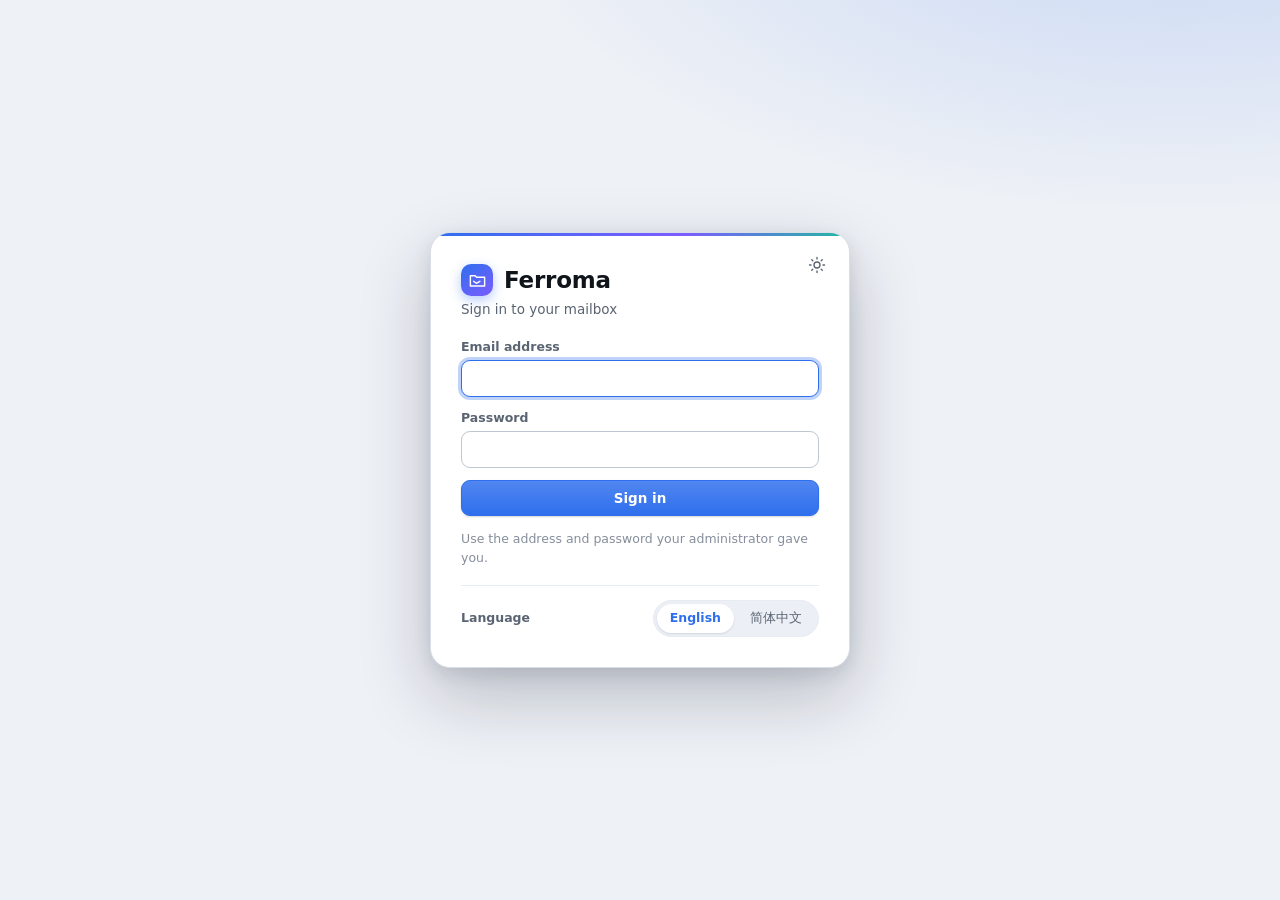
==== commit 31f6b0e9: "release: 0.1.4 The workspace version moves to 0.1.4 — one line in `[workspace.package]`, which every" ====
--- a/web/index.html
+++ b/web/index.html
@@ -1,5 +1,5 @@
 <!doctype html>
-<html lang="en" data-theme="auto" data-app="webmail">
+<html lang="en" data-theme="light" data-app="webmail">
 <head>
   <meta charset="utf-8">
   <meta name="viewport" content="width=device-width, initial-scale=1">
@@ -18,7 +18,30 @@
   <!-- Sign-in / first-run panel -->
   <div id="login-view" class="login-view" hidden>
     <form class="login-card" id="login-form" novalidate>
-      <h1 class="login-title" data-i18n>Ferroma</h1>
+      <button type="button" class="btn btn-icon theme-toggle login-theme" id="login-theme-toggle"
+              aria-pressed="false" data-i18n-aria-label aria-label="Switch theme"
+              data-i18n-title title="Switch light / dark">
+        <svg class="icon icon-sun" viewBox="0 0 24 24" aria-hidden="true" focusable="false">
+          <circle cx="12" cy="12" r="4" fill="none" stroke="currentColor" stroke-width="1.8"></circle>
+          <path d="M12 2v2M12 20v2M2 12h2M20 12h2M5 5l1.4 1.4M17.6 17.6 19 19M19 5l-1.4 1.4M6.4 17.6 5 19"
+                fill="none" stroke="currentColor" stroke-width="1.8" stroke-linecap="round"></path>
+        </svg>
+        <svg class="icon icon-moon" viewBox="0 0 24 24" aria-hidden="true" focusable="false">
+          <path d="M20 14.5A8.5 8.5 0 0 1 9.5 4a8.5 8.5 0 1 0 10.5 10.5Z" fill="none" stroke="currentColor"
+                stroke-width="1.8" stroke-linejoin="round"></path>
+        </svg>
+      </button>
+      <div class="login-brand">
+        <span class="brand-mark" aria-hidden="true">
+          <svg viewBox="0 0 24 24" focusable="false">
+            <path d="M3 6h6l2 2h10v11H3z" fill="none" stroke="currentColor" stroke-width="1.8"
+                  stroke-linejoin="round"></path>
+            <path d="m7 13 3.5 2.5L15 13" fill="none" stroke="currentColor" stroke-width="1.8"
+                  stroke-linecap="round" stroke-linejoin="round"></path>
+          </svg>
+        </span>
+        <h1 class="login-title" data-i18n>Ferroma</h1>
+      </div>
       <p class="login-subtitle" data-i18n>Sign in to your mailbox</p>
 
       <label class="field">
@@ -39,21 +62,32 @@
 
       <button class="btn btn-primary btn-block" id="login-submit" type="submit" data-i18n>Sign in</button>
       <p class="login-hint" id="login-hint" data-i18n>Use the address and password your administrator gave you.</p>
+
+      <!-- The language picker cannot live only behind the sign-in: a first-time reader who
+           cannot read this page has no way to reach it. The option labels are written in
+           their own language, so they are readable from either side. -->
+      <div class="login-language">
+        <span class="field-label" data-i18n>Language</span>
+        <div class="segmented" id="login-language" role="radiogroup"
+             data-i18n-aria-label aria-label="Language"></div>
+      </div>
     </form>
   </div>
 
   <!-- Application shell: folders | message list | reading pane -->
   <div class="app" id="app-view" hidden>
     <header class="topbar">
-      <button type="button" class="btn btn-icon" id="nav-toggle"
-              data-i18n-aria-label aria-label="Show folders" aria-expanded="false" aria-controls="folder-pane">
-        <svg class="icon" viewBox="0 0 24 24" aria-hidden="true" focusable="false">
-          <path d="M3 6h18M3 12h18M3 18h18" fill="none" stroke="currentColor" stroke-width="2"
-                stroke-linecap="round"></path>
-        </svg>
-      </button>
-
-      <span class="brand" data-i18n>Ferroma</span>
+      <span class="brand">
+        <span class="brand-mark" aria-hidden="true">
+          <svg viewBox="0 0 24 24" focusable="false">
+            <path d="M3 6h6l2 2h10v11H3z" fill="none" stroke="currentColor" stroke-width="1.8"
+                  stroke-linejoin="round"></path>
+            <path d="m7 13 3.5 2.5L15 13" fill="none" stroke="currentColor" stroke-width="1.8"
+                  stroke-linecap="round" stroke-linejoin="round"></path>
+          </svg>
+        </span>
+        <span class="brand-text" data-i18n>Ferroma</span>
+      </span>
 
       <form class="search-form" id="search-form" role="search">
         <label class="visually-hidden" for="search-input" data-i18n>Search this folder</label>
@@ -61,8 +95,8 @@
                data-i18n-placeholder placeholder="Search mail" autocomplete="off" spellcheck="false">
         <button type="submit" class="btn btn-icon" data-i18n-aria-label aria-label="Run search" id="search-submit">
           <svg class="icon" viewBox="0 0 24 24" aria-hidden="true" focusable="false">
-            <circle cx="11" cy="11" r="6" fill="none" stroke="currentColor" stroke-width="2"></circle>
-            <path d="M15.5 15.5 21 21" fill="none" stroke="currentColor" stroke-width="2"
+            <circle cx="11" cy="11" r="6" fill="none" stroke="currentColor" stroke-width="1.8"></circle>
+            <path d="M15.5 15.5 21 21" fill="none" stroke="currentColor" stroke-width="1.8"
                   stroke-linecap="round"></path>
           </svg>
         </button>
@@ -71,26 +105,30 @@
       <div class="topbar-actions">
         <button type="button" class="btn btn-primary" id="compose-button" data-i18n-title title="Compose (c)">
           <svg class="icon" viewBox="0 0 24 24" aria-hidden="true" focusable="false">
-            <path d="M4 20h4l10-10-4-4L4 16v4Z" fill="none" stroke="currentColor" stroke-width="2"
+            <path d="M4 20h4l10-10-4-4L4 16v4Z" fill="none" stroke="currentColor" stroke-width="1.8"
                   stroke-linejoin="round"></path>
-            <path d="m14 6 4 4" fill="none" stroke="currentColor" stroke-width="2"
+            <path d="m14 6 4 4" fill="none" stroke="currentColor" stroke-width="1.8"
                   stroke-linecap="round"></path>
           </svg>
           <span class="btn-label" data-i18n>Compose</span>
         </button>
-        <button type="button" class="btn btn-icon" id="settings-button" data-i18n-aria-label aria-label="Settings"
-                data-i18n-title title="Settings">
-          <svg class="icon" viewBox="0 0 24 24" aria-hidden="true" focusable="false">
-            <circle cx="12" cy="12" r="3" fill="none" stroke="currentColor" stroke-width="2"></circle>
-            <path d="M12 3v3M12 18v3M3 12h3M18 12h3M5.6 5.6l2.1 2.1M16.3 16.3l2.1 2.1M18.4 5.6l-2.1 2.1M7.7 16.3l-2.1 2.1"
-                  fill="none" stroke="currentColor" stroke-width="2" stroke-linecap="round"></path>
+        <button type="button" class="btn btn-icon theme-toggle" id="theme-toggle" aria-pressed="false"
+                data-i18n-aria-label aria-label="Switch theme" data-i18n-title title="Switch light / dark">
+          <svg class="icon icon-sun" viewBox="0 0 24 24" aria-hidden="true" focusable="false">
+            <circle cx="12" cy="12" r="4" fill="none" stroke="currentColor" stroke-width="1.8"></circle>
+            <path d="M12 2v2M12 20v2M2 12h2M20 12h2M5 5l1.4 1.4M17.6 17.6 19 19M19 5l-1.4 1.4M6.4 17.6 5 19"
+                  fill="none" stroke="currentColor" stroke-width="1.8" stroke-linecap="round"></path>
+          </svg>
+          <svg class="icon icon-moon" viewBox="0 0 24 24" aria-hidden="true" focusable="false">
+            <path d="M20 14.5A8.5 8.5 0 0 1 9.5 4a8.5 8.5 0 1 0 10.5 10.5Z" fill="none" stroke="currentColor"
+                  stroke-width="1.8" stroke-linejoin="round"></path>
           </svg>
         </button>
         <button type="button" class="btn btn-icon" id="account-button" data-i18n-aria-label aria-label="Account menu"
                 aria-haspopup="true" aria-expanded="false" data-i18n-title title="Account">
           <svg class="icon" viewBox="0 0 24 24" aria-hidden="true" focusable="false">
-            <circle cx="12" cy="8" r="4" fill="none" stroke="currentColor" stroke-width="2"></circle>
-            <path d="M4 21c0-4 3.6-6 8-6s8 2 8 6" fill="none" stroke="currentColor" stroke-width="2"
+            <circle cx="12" cy="8" r="4" fill="none" stroke="currentColor" stroke-width="1.8"></circle>
+            <path d="M4 21c0-4 3.6-6 8-6s8 2 8 6" fill="none" stroke="currentColor" stroke-width="1.8"
                   stroke-linecap="round"></path>
           </svg>
         </button>
@@ -100,6 +138,8 @@
         <p class="menu-heading" id="account-menu-name" data-i18n>Signed in</p>
         <p class="menu-sub" id="account-menu-email"></p>
         <button type="button" class="menu-item" role="menuitem" id="account-settings" data-i18n>Settings…</button>
+        <!-- Shown only to an administrator; the server refuses the console to anyone else. -->
+        <a class="menu-item" role="menuitem" id="account-admin" href="admin/" hidden data-i18n>Admin console</a>
         <button type="button" class="menu-item" role="menuitem" id="account-logout" data-i18n>Sign out</button>
       </div>
     </header>
@@ -109,40 +149,122 @@
       <nav class="pane pane-folders" id="folder-pane" data-i18n-aria-label aria-label="Folders">
         <div class="pane-head">
           <h2 class="pane-title" data-i18n>Folders</h2>
-          <button type="button" class="btn btn-icon pane-close" id="folder-pane-close"
-                  data-i18n-aria-label aria-label="Hide folders">
-            <svg class="icon" viewBox="0 0 24 24" aria-hidden="true" focusable="false">
-              <path d="M6 6l12 12M18 6 6 18" fill="none" stroke="currentColor" stroke-width="2"
-                    stroke-linecap="round"></path>
-            </svg>
-          </button>
-        </div>
+        </div>
+        <!-- With one address there is nothing to choose: the picker becomes a plain line
+             naming the address whose folders these are. It reappears as a control the
+             moment the account owns a second one. -->
+        <p class="mailbox-identity" id="mailbox-identity" hidden></p>
         <label class="visually-hidden" for="mailbox-select" data-i18n>Send-from address</label>
         <select class="input mailbox-select" id="mailbox-select"></select>
         <ul class="folder-list" id="folder-list"></ul>
         <div class="pane-foot">
-          <button type="button" class="btn btn-block" id="new-folder-button" data-i18n>New folder</button>
-          <button type="button" class="btn btn-block" id="rename-folder-button" data-i18n>Rename folder</button>
-          <button type="button" class="btn btn-block btn-danger" id="delete-folder-button" data-i18n>Delete folder</button>
+          <button type="button" class="btn btn-icon btn-small" id="new-folder-button"
+                  data-i18n-aria-label aria-label="New folder" data-i18n-title title="New folder">
+            <svg class="icon" viewBox="0 0 24 24" aria-hidden="true" focusable="false">
+              <path d="M3 6h6l2 2h10v11H3z" fill="none" stroke="currentColor" stroke-width="1.8"
+                    stroke-linejoin="round"></path>
+              <path d="M12 10.5v5M9.5 13h5" fill="none" stroke="currentColor" stroke-width="1.8"
+                    stroke-linecap="round"></path>
+            </svg>
+          </button>
+          <button type="button" class="btn btn-icon btn-small" id="rename-folder-button"
+                  data-i18n-aria-label aria-label="Rename folder" data-i18n-title title="Rename folder">
+            <svg class="icon" viewBox="0 0 24 24" aria-hidden="true" focusable="false">
+              <path d="M4 20h4l10-10-4-4L4 16v4Z" fill="none" stroke="currentColor" stroke-width="1.8"
+                    stroke-linejoin="round"></path>
+              <path d="m14 6 4 4" fill="none" stroke="currentColor" stroke-width="1.8"
+                    stroke-linecap="round"></path>
+            </svg>
+          </button>
+          <!-- The same thing dragging does, without the dragging: a folder inside another
+               one can be lifted out by hand. Disabled for a folder that is already at the
+               top level, and for the standard ones. -->
+          <button type="button" class="btn btn-icon btn-small" id="root-folder-button" disabled
+                  data-i18n-aria-label aria-label="Move to the top level"
+                  data-i18n-title title="Move to the top level">
+            <svg class="icon" viewBox="0 0 24 24" aria-hidden="true" focusable="false">
+              <path d="M12 20V5" fill="none" stroke="currentColor" stroke-width="1.8"
+                    stroke-linecap="round"></path>
+              <path d="m6 11 6-6 6 6" fill="none" stroke="currentColor" stroke-width="1.8"
+                    stroke-linecap="round" stroke-linejoin="round"></path>
+            </svg>
+          </button>
+          <button type="button" class="btn btn-icon btn-small btn-danger-quiet" id="delete-folder-button"
+                  data-i18n-aria-label aria-label="Delete folder" data-i18n-title title="Delete folder">
+            <svg class="icon" viewBox="0 0 24 24" aria-hidden="true" focusable="false">
+              <path d="M5 7h14M9 7V4h6v3M7 7l1 14h8l1-14" fill="none" stroke="currentColor"
+                    stroke-width="1.8" stroke-linecap="round" stroke-linejoin="round"></path>
+            </svg>
+          </button>
         </div>
       </nav>
 
       <!-- Pane 2: message list -->
       <section class="pane pane-list" id="list-pane" data-i18n-aria-label aria-label="Messages">
         <div class="pane-head">
+          <!-- A label that wraps its control needs no `for`; adding one makes the click
+               toggle the box twice. -->
+          <label class="list-select-all">
+            <input type="checkbox" class="row-check" id="list-select-all"
+                   data-i18n-aria-label aria-label="Select every message on this page">
+          </label>
           <h2 class="pane-title" id="list-title" data-i18n>Inbox</h2>
           <span class="count-pill" id="list-count"></span>
         </div>
 
-        <div class="bulk-bar" id="bulk-bar" hidden>
+        <!-- Always on screen: a selection bar that slides in and out moves the messages
+             under the pointer every time a row is ticked. Its actions are icon buttons
+             with a title and an aria-label, because six labelled buttons wrap to three
+             rows in a 388px pane and the strip is permanent. -->
+        <div class="bulk-bar" id="bulk-bar">
           <span class="bulk-count" id="bulk-count" data-i18n>0 selected</span>
           <div class="bulk-actions">
-            <button type="button" class="btn btn-small" data-bulk="read" data-i18n>Mark read</button>
-            <button type="button" class="btn btn-small" data-bulk="unread" data-i18n>Mark unread</button>
-            <button type="button" class="btn btn-small" data-bulk="flag" data-i18n>Star</button>
-            <button type="button" class="btn btn-small" data-bulk="move" data-i18n>Move…</button>
-            <button type="button" class="btn btn-small btn-danger" data-bulk="delete" data-i18n>Delete</button>
-            <button type="button" class="btn btn-small" data-bulk="clear" data-i18n>Clear</button>
+            <button type="button" class="btn btn-small btn-icon" data-bulk="read"
+                    data-i18n-aria-label aria-label="Mark read" data-i18n-title title="Mark read">
+              <svg class="icon" viewBox="0 0 24 24" aria-hidden="true" focusable="false">
+                <path d="m5 12.5 4.5 4.5L19 7" fill="none" stroke="currentColor" stroke-width="1.8"
+                      stroke-linecap="round" stroke-linejoin="round"></path>
+              </svg>
+            </button>
+            <button type="button" class="btn btn-small btn-icon" data-bulk="unread"
+                    data-i18n-aria-label aria-label="Mark unread" data-i18n-title title="Mark unread">
+              <svg class="icon" viewBox="0 0 24 24" aria-hidden="true" focusable="false">
+                <path d="M3 6h18v12H3z" fill="none" stroke="currentColor" stroke-width="1.8"
+                      stroke-linejoin="round"></path>
+                <path d="m3 7 9 6 9-6" fill="none" stroke="currentColor" stroke-width="1.8"
+                      stroke-linecap="round" stroke-linejoin="round"></path>
+              </svg>
+            </button>
+            <button type="button" class="btn btn-small btn-icon" data-bulk="flag"
+                    data-i18n-aria-label aria-label="Star" data-i18n-title title="Star">
+              <svg class="icon" viewBox="0 0 24 24" aria-hidden="true" focusable="false">
+                <path d="m12 4 2.4 4.9 5.4.8-3.9 3.8.9 5.4-4.8-2.6-4.8 2.6.9-5.4L4.2 9.7l5.4-.8L12 4Z"
+                      fill="none" stroke="currentColor" stroke-width="1.8" stroke-linejoin="round"></path>
+              </svg>
+            </button>
+            <button type="button" class="btn btn-small btn-icon" data-bulk="move"
+                    data-i18n-aria-label aria-label="Move…" data-i18n-title title="Move…">
+              <svg class="icon" viewBox="0 0 24 24" aria-hidden="true" focusable="false">
+                <path d="M3 6h6l2 2h10v11H3z" fill="none" stroke="currentColor" stroke-width="1.8"
+                      stroke-linejoin="round"></path>
+                <path d="M12 10v6M9.5 13.5 12 16l2.5-2.5" fill="none" stroke="currentColor"
+                      stroke-width="1.8" stroke-linecap="round" stroke-linejoin="round"></path>
+              </svg>
+            </button>
+            <button type="button" class="btn btn-small btn-icon btn-danger" data-bulk="delete"
+                    data-i18n-aria-label aria-label="Delete" data-i18n-title title="Delete">
+              <svg class="icon" viewBox="0 0 24 24" aria-hidden="true" focusable="false">
+                <path d="M5 7h14M9 7V4h6v3M7 7l1 14h8l1-14" fill="none" stroke="currentColor"
+                      stroke-width="1.8" stroke-linecap="round" stroke-linejoin="round"></path>
+              </svg>
+            </button>
+            <button type="button" class="btn btn-small btn-icon" data-bulk="clear"
+                    data-i18n-aria-label aria-label="Clear" data-i18n-title title="Clear">
+              <svg class="icon" viewBox="0 0 24 24" aria-hidden="true" focusable="false">
+                <path d="M6 6l12 12M18 6 6 18" fill="none" stroke="currentColor" stroke-width="1.8"
+                      stroke-linecap="round"></path>
+              </svg>
+            </button>
           </div>
         </div>
 
@@ -154,11 +276,6 @@
             <button type="button" class="btn btn-block" id="load-more-button" data-i18n>Load more</button>
           </div>
           <div class="list-sentinel" id="list-sentinel" aria-hidden="true"></div>
-          <div class="skeleton-list" id="list-skeleton" hidden>
-            <div class="skeleton-row"></div>
-            <div class="skeleton-row"></div>
-            <div class="skeleton-row"></div>
-          </div>
         </div>
       </section>
 
@@ -183,19 +300,46 @@
                 <time class="reader-date" id="reader-date"></time></p>
             </div>
             <div class="reader-actions">
-              <button type="button" class="btn btn-small" id="action-reply" data-i18n>Reply</button>
-              <button type="button" class="btn btn-small" id="action-reply-all" data-i18n>Reply all</button>
-              <button type="button" class="btn btn-small" id="action-forward" data-i18n>Forward</button>
-              <button type="button" class="btn btn-small" id="action-star" aria-pressed="false" data-i18n>Star</button>
-              <button type="button" class="btn btn-small" id="action-unread" data-i18n>Mark unread</button>
-              <button type="button" class="btn btn-small" id="action-archive" data-i18n>Archive</button>
-              <button type="button" class="btn btn-small" id="action-move" data-i18n>Move…</button>
-              <button type="button" class="btn btn-small" id="action-source" data-i18n>Source</button>
-              <button type="button" class="btn btn-small btn-danger" id="action-delete" data-i18n>Delete</button>
+              <button type="button" class="btn btn-small" id="action-reply">
+                <svg class="icon" viewBox="0 0 24 24" aria-hidden="true" focusable="false"><path d="M9 14 4 9l5-5" fill="none" stroke="currentColor" stroke-width="1.8" stroke-linecap="round" stroke-linejoin="round"></path><path d="M4 9h10a5 5 0 0 1 5 5v3" fill="none" stroke="currentColor" stroke-width="1.8" stroke-linecap="round" stroke-linejoin="round"></path></svg>
+                <span class="btn-label" data-i18n>Reply</span>
+              </button>
+              <button type="button" class="btn btn-small" id="action-reply-all">
+                <svg class="icon" viewBox="0 0 24 24" aria-hidden="true" focusable="false"><path d="M8 14 3 9l5-5" fill="none" stroke="currentColor" stroke-width="1.8" stroke-linecap="round" stroke-linejoin="round"></path><path d="M13 14 8 9l5-5" fill="none" stroke="currentColor" stroke-width="1.8" stroke-linecap="round" stroke-linejoin="round"></path><path d="M8 9h7a5 5 0 0 1 5 5v3" fill="none" stroke="currentColor" stroke-width="1.8" stroke-linecap="round" stroke-linejoin="round"></path></svg>
+                <span class="btn-label" data-i18n>Reply all</span>
+              </button>
+              <button type="button" class="btn btn-small" id="action-forward">
+                <svg class="icon" viewBox="0 0 24 24" aria-hidden="true" focusable="false"><path d="m15 14 5-5-5-5" fill="none" stroke="currentColor" stroke-width="1.8" stroke-linecap="round" stroke-linejoin="round"></path><path d="M20 9H10a5 5 0 0 0-5 5v3" fill="none" stroke="currentColor" stroke-width="1.8" stroke-linecap="round" stroke-linejoin="round"></path></svg>
+                <span class="btn-label" data-i18n>Forward</span>
+              </button>
+              <button type="button" class="btn btn-small btn-star" id="action-star" aria-pressed="false">
+                <svg class="icon" viewBox="0 0 24 24" aria-hidden="true" focusable="false"><path d="m12 4 2.4 4.9 5.4.8-3.9 3.8.9 5.4-4.8-2.6-4.8 2.6.9-5.4L4.2 9.7l5.4-.8L12 4Z" fill="none" stroke="currentColor" stroke-width="1.8" stroke-linejoin="round"></path></svg>
+                <span class="btn-label" data-i18n>Star</span>
+              </button>
+              <button type="button" class="btn btn-small" id="action-unread">
+                <svg class="icon" viewBox="0 0 24 24" aria-hidden="true" focusable="false"><path d="M3 6h18v12H3z" fill="none" stroke="currentColor" stroke-width="1.8" stroke-linejoin="round"></path><path d="m3 7 9 6 9-6" fill="none" stroke="currentColor" stroke-width="1.8" stroke-linecap="round" stroke-linejoin="round"></path></svg>
+                <span class="btn-label" data-i18n>Mark unread</span>
+              </button>
+              <button type="button" class="btn btn-small" id="action-archive">
+                <svg class="icon" viewBox="0 0 24 24" aria-hidden="true" focusable="false"><path d="M3 5h18v4H3z" fill="none" stroke="currentColor" stroke-width="1.8" stroke-linejoin="round"></path><path d="M5 9v11h14V9M9 13h6" fill="none" stroke="currentColor" stroke-width="1.8" stroke-linecap="round" stroke-linejoin="round"></path></svg>
+                <span class="btn-label" data-i18n>Archive</span>
+              </button>
+              <button type="button" class="btn btn-small" id="action-move">
+                <svg class="icon" viewBox="0 0 24 24" aria-hidden="true" focusable="false"><path d="M3 6h6l2 2h10v11H3z" fill="none" stroke="currentColor" stroke-width="1.8" stroke-linejoin="round"></path><path d="M12 10v6M9.5 13.5 12 16l2.5-2.5" fill="none" stroke="currentColor" stroke-width="1.8" stroke-linecap="round" stroke-linejoin="round"></path></svg>
+                <span class="btn-label" data-i18n>Move…</span>
+              </button>
+              <button type="button" class="btn btn-small" id="action-source">
+                <svg class="icon" viewBox="0 0 24 24" aria-hidden="true" focusable="false"><path d="m8 8-4 4 4 4" fill="none" stroke="currentColor" stroke-width="1.8" stroke-linecap="round" stroke-linejoin="round"></path><path d="m16 8 4 4-4 4" fill="none" stroke="currentColor" stroke-width="1.8" stroke-linecap="round" stroke-linejoin="round"></path><path d="m13.5 5-3 14" fill="none" stroke="currentColor" stroke-width="1.8" stroke-linecap="round"></path></svg>
+                <span class="btn-label" data-i18n>Source</span>
+              </button>
+              <button type="button" class="btn btn-small btn-danger" id="action-delete">
+                <svg class="icon" viewBox="0 0 24 24" aria-hidden="true" focusable="false"><path d="M5 7h14M9 7V4h6v3M7 7l1 14h8l1-14" fill="none" stroke="currentColor" stroke-width="1.8" stroke-linecap="round" stroke-linejoin="round"></path></svg>
+                <span class="btn-label" data-i18n>Delete</span>
+              </button>
             </div>
             <div class="reader-tabs" id="reader-tabs" hidden>
-              <button type="button" class="btn btn-small" id="tab-html" aria-pressed="true" data-i18n>Rich text</button>
-              <button type="button" class="btn btn-small" id="tab-text" aria-pressed="false" data-i18n>Plain text</button>
+              <button type="button" class="tab" id="tab-html" aria-pressed="true" data-i18n>Rich text</button>
+              <button type="button" class="tab" id="tab-text" aria-pressed="false" data-i18n>Plain text</button>
             </div>
           </header>
 
@@ -206,7 +350,8 @@
 
           <div class="reader-body" id="reader-body">
             <pre class="reader-text" id="reader-text"></pre>
-            <iframe class="reader-html" id="reader-html" sandbox="" referrerpolicy="no-referrer"
+            <iframe class="reader-html" id="reader-html"
+                    sandbox="allow-popups allow-popups-to-escape-sandbox" referrerpolicy="no-referrer"
                     data-i18n-title title="Message HTML body" hidden></iframe>
           </div>
           <p class="reader-error" id="reader-error" role="alert" hidden></p>
@@ -225,6 +370,9 @@
   <div class="toasts" id="toast-region" role="status" aria-live="polite" aria-atomic="false"></div>
   <div class="toasts toasts-alert" id="alert-region" role="alert" aria-live="assertive" aria-atomic="false"></div>
 
+  <!-- Loaded first and with no imports, so it survives the failure it reports: an entry
+       module that never loads would otherwise leave the page blank. -->
+  <script type="module" src="../shared/diag.js"></script>
   <script type="module" src="./main.js"></script>
 </body>
 </html>
--- a/web/styles.css
+++ b/web/styles.css
@@ -7,75 +7,125 @@
 :root {
   color-scheme: light dark;
 
-  --bg: #f4f5f7;
+  /* Surfaces, from the page behind everything to the wash under the pointer. */
+  --bg: #eef1f6;
+  --bg-glow: radial-gradient(1100px 520px at 92% -12%, rgba(47, 111, 237, 0.10), transparent 62%);
   --surface: #ffffff;
-  --surface-2: #f9fafb;
-  --surface-3: #eef0f3;
-  --border: #d9dde3;
-  --border-strong: #b9c0c9;
-  --text: #14181d;
-  --text-muted: #5c6672;
-  --text-faint: #828b96;
-  --accent: #1f6feb;
+  --surface-2: #f7f9fc;
+  --surface-3: #eceff5;
+  --topbar-bg: rgba(255, 255, 255, 0.82);
+  --border-subtle: #e7ebf2;
+  --border: #d9dfe8;
+  --border-strong: #bdc6d3;
+  --text: #10151c;
+  --text-muted: #5a6472;
+  --text-faint: #858e9c;
+  --accent: #2f6fed;
+  --accent-hover: #275fd4;
   --accent-text: #ffffff;
-  --accent-soft: #e4eefd;
-  --danger: #c8382f;
+  --accent-soft: #e7efff;
+  --accent-soft-strong: #d3e2ff;
+  --danger: #cf3a30;
   --danger-soft: #fdecea;
-  --warn: #9a6200;
-  --ok: #1a7f4b;
-  --focus: #1f6feb;
-  --shadow: 0 8px 28px rgba(15, 23, 42, 0.16);
-  --radius: 8px;
-  --radius-sm: 5px;
+  --warn: #92610b;
+  --ok: #0f7a58;
+
+  --focus: #2f6fed;
+  --ring: 0 0 0 3px rgba(47, 111, 237, 0.30);
+  --overlay: rgba(13, 18, 26, 0.46);
+
+  /* Elevation. Three steps: a resting hairline, a raised card, a floating layer. */
+  --shadow-sm: 0 1px 2px rgba(16, 24, 40, 0.06), 0 1px 3px rgba(16, 24, 40, 0.05);
+  --shadow: 0 10px 30px rgba(15, 23, 42, 0.14), 0 2px 6px rgba(15, 23, 42, 0.06);
+  --shadow-lg: 0 28px 70px rgba(15, 23, 42, 0.24), 0 6px 18px rgba(15, 23, 42, 0.10);
+
+  --radius-xs: 6px;
+  --radius-sm: 9px;
+  --radius: 14px;
+  --radius-lg: 20px;
+  --radius-pill: 999px;
+
+  /* Motion. One duration scale and one easing per intent: `--ease` out of a control,
+     `--ease-out` for something arriving. Anything longer than ~280ms feels sticky. */
+  --dur-fast: 120ms;
+  --dur: 180ms;
+  --dur-slow: 280ms;
+  --ease: cubic-bezier(0.2, 0.7, 0.3, 1);
+  --ease-out: cubic-bezier(0.16, 1, 0.3, 1);
+
   --gap: 12px;
-  --pane-folders: 232px;
-  --pane-list: 380px;
+  --pane-folders: 244px;
+  --pane-list: 388px;
   --font: system-ui, -apple-system, "Segoe UI", Roboto, "Helvetica Neue", Arial, sans-serif;
   --mono: ui-monospace, SFMono-Regular, "Cascadia Mono", Consolas, "Liberation Mono", monospace;
+
+  /* The chevron a `<select>` draws itself is different on every platform; this one is
+     an inline SVG so the pickers match the rest of the controls. */
+  --chevron: url("data:image/svg+xml;charset=utf-8,%3Csvg xmlns='http://www.w3.org/2000/svg' viewBox='0 0 24 24' fill='none' stroke='%235a6472' stroke-width='1.8' stroke-linecap='round' stroke-linejoin='round'%3E%3Cpath d='m6 9 6 6 6-6'/%3E%3C/svg%3E");
 }
 
 @media (prefers-color-scheme: dark) {
   :root:not([data-theme="light"]) {
-    --bg: #101317;
-    --surface: #171b21;
-    --surface-2: #1d222a;
-    --surface-3: #252b34;
-    --border: #2c333d;
-    --border-strong: #3d4653;
-    --text: #e7ebf0;
-    --text-muted: #a3adb9;
-    --text-faint: #7f8894;
+    --bg: #0d1015;
+    --bg-glow: radial-gradient(1100px 520px at 92% -12%, rgba(90, 157, 255, 0.12), transparent 62%);
+    --surface: #151a21;
+    --surface-2: #1b212a;
+    --surface-3: #232a34;
+    --topbar-bg: rgba(13, 16, 21, 0.78);
+    --border-subtle: #232a34;
+    --border: #2b333f;
+    --border-strong: #3e4856;
+    --text: #e9edf3;
+    --text-muted: #a4aebc;
+    --text-faint: #7d8796;
     --accent: #5a9dff;
-    --accent-text: #08111f;
-    --accent-soft: #1b2940;
+    --accent-hover: #77b0ff;
+    --accent-text: #07101d;
+    --accent-soft: #17243a;
+    --accent-soft-strong: #1d3153;
     --danger: #ff7b70;
     --danger-soft: #3a1f1d;
     --warn: #e0a94a;
     --ok: #5fd39a;
     --focus: #7db1ff;
-    --shadow: 0 10px 30px rgba(0, 0, 0, 0.5);
+    --ring: 0 0 0 3px rgba(125, 177, 255, 0.32);
+    --overlay: rgba(4, 6, 10, 0.58);
+    --shadow-sm: 0 1px 2px rgba(0, 0, 0, 0.4);
+    --shadow: 0 12px 32px rgba(0, 0, 0, 0.5);
+    --shadow-lg: 0 30px 74px rgba(0, 0, 0, 0.62);
+    --chevron: url("data:image/svg+xml;charset=utf-8,%3Csvg xmlns='http://www.w3.org/2000/svg' viewBox='0 0 24 24' fill='none' stroke='%23a4aebc' stroke-width='1.8' stroke-linecap='round' stroke-linejoin='round'%3E%3Cpath d='m6 9 6 6 6-6'/%3E%3C/svg%3E");
   }
 }
 
 :root[data-theme="dark"] {
-  --bg: #101317;
-  --surface: #171b21;
-  --surface-2: #1d222a;
-  --surface-3: #252b34;
-  --border: #2c333d;
-  --border-strong: #3d4653;
-  --text: #e7ebf0;
-  --text-muted: #a3adb9;
-  --text-faint: #7f8894;
+  --bg: #0d1015;
+  --bg-glow: radial-gradient(1100px 520px at 92% -12%, rgba(90, 157, 255, 0.12), transparent 62%);
+  --surface: #151a21;
+  --surface-2: #1b212a;
+  --surface-3: #232a34;
+  --topbar-bg: rgba(13, 16, 21, 0.78);
+  --border-subtle: #232a34;
+  --border: #2b333f;
+  --border-strong: #3e4856;
+  --text: #e9edf3;
+  --text-muted: #a4aebc;
+  --text-faint: #7d8796;
   --accent: #5a9dff;
-  --accent-text: #08111f;
-  --accent-soft: #1b2940;
+  --accent-hover: #77b0ff;
+  --accent-text: #07101d;
+  --accent-soft: #17243a;
+  --accent-soft-strong: #1d3153;
   --danger: #ff7b70;
   --danger-soft: #3a1f1d;
   --warn: #e0a94a;
   --ok: #5fd39a;
   --focus: #7db1ff;
-  --shadow: 0 10px 30px rgba(0, 0, 0, 0.5);
+  --ring: 0 0 0 3px rgba(125, 177, 255, 0.32);
+  --overlay: rgba(4, 6, 10, 0.58);
+  --shadow-sm: 0 1px 2px rgba(0, 0, 0, 0.4);
+  --shadow: 0 12px 32px rgba(0, 0, 0, 0.5);
+  --shadow-lg: 0 30px 74px rgba(0, 0, 0, 0.62);
+  --chevron: url("data:image/svg+xml;charset=utf-8,%3Csvg xmlns='http://www.w3.org/2000/svg' viewBox='0 0 24 24' fill='none' stroke='%23a4aebc' stroke-width='1.8' stroke-linecap='round' stroke-linejoin='round'%3E%3Cpath d='m6 9 6 6 6-6'/%3E%3C/svg%3E");
 }
 
 /* ------------------------------------------------------------------- reset */
@@ -366,6 +416,50 @@
   color: var(--text-muted);
 }
 
+/* The sign-in card's language picker: the same segmented control the Settings dialog
+   uses, but it applies at once — the card has no Save button. */
+.login-language {
+  display: flex;
+  gap: 10px;
+  align-items: center;
+  justify-content: space-between;
+  margin-top: 18px;
+  padding-top: 14px;
+  border-top: 1px solid var(--border-subtle);
+}
+
+.login-language .field-label {
+  margin-bottom: 0;
+}
+
+/* A message is authored against white paper; in dark mode the frame is muted to the
+   surface colour so an un-backgrounded message is not a white slab. The document inside
+   is inverted by `reader.js`, which composes the `srcdoc`. */
+html[data-theme-resolved="dark"] .reader-html {
+  background: var(--surface-2);
+  border-color: var(--border);
+}
+
+/* The sign-in card's own theme switch, in the corner the top bar's occupies once signed
+   in. */
+/* Two classes deep on purpose: `.theme-toggle` sets `position: relative`, and the two
+   rules have the same specificity, so the later one (the shared toggle) would win and put
+   this button back in the flow, on top of the brand. */
+.login-card .login-theme {
+  position: absolute;
+  top: 14px;
+  right: 14px;
+  color: var(--text-muted);
+  border-color: transparent;
+  background: transparent;
+}
+
+.login-card .login-theme:hover:not(:disabled) {
+  color: var(--text);
+  background: var(--surface-3);
+  border-color: transparent;
+}
+
 .login-hint {
   margin-top: 14px;
   color: var(--text-faint);
@@ -452,10 +546,6 @@
   text-overflow: ellipsis;
 }
 
-.pane-close {
-  display: none;
-}
-
 .count-pill {
   padding: 1px 8px;
   background: var(--surface-3);
@@ -485,6 +575,79 @@
   flex: 1 1 auto;
   overflow-y: auto;
   padding: 6px 8px;
+}
+
+/* Dropping a folder *inside* another one (a move) looks different from dropping it
+   *between* two rows of the same level (a reorder): the first lights the whole row, the
+   second draws a line where it will land. */
+/* The insertion line, drawn below the row instead of above it. */
+.folder-button.drop-after {
+  box-shadow: inset 0 -2px 0 var(--accent);
+}
+
+.folder-button.drop-into {
+  background: var(--accent-soft);
+  border-color: var(--accent);
+  box-shadow: inset 0 0 0 1px var(--accent);
+}
+
+/* The explicit "move to the top level" target: it appears at the end of the tree while a
+   nested folder is being dragged, so lifting a folder out of its parent does not depend on
+   there being empty space to aim at. */
+.folder-root-drop {
+  margin: 6px 8px;
+  padding: 8px 10px;
+  color: var(--text-muted);
+  font-size: 12.5px;
+  text-align: center;
+  border: 1px dashed var(--border-strong);
+  border-radius: var(--radius-sm);
+  list-style: none;
+}
+
+.folder-root-drop.drop-root,
+.folder-root-drop:hover {
+  color: var(--accent);
+  border-color: var(--accent);
+  background: var(--accent-soft);
+}
+
+/* The tree's empty space: the way back to the top level. */
+.folder-list.drop-root {
+  background: var(--accent-soft);
+  outline: 2px dashed var(--accent);
+  outline-offset: -4px;
+  border-radius: var(--radius-sm);
+}
+
+/* Drag-to-reorder feedback for the folder tree: the row being moved dims, the row that
+   would take its place grows a line above itself. */
+.folder-button.is-dragging {
+  opacity: 0.45;
+}
+
+.folder-button.drop-target {
+  box-shadow: inset 0 2px 0 var(--accent);
+}
+
+.folder-button[draggable="true"] {
+  cursor: grab;
+  /* A selected label would otherwise start a *text* drag, whose payload is the folder's
+     name — which a numeric name turns into a plausible-looking folder id. */
+  user-select: none;
+  -webkit-user-select: none;
+}
+
+.folder-button[draggable="true"]:active {
+  cursor: grabbing;
+}
+
+/* A nested folder list. The indentation is the only signal that a row belongs to the
+   one above it, so it is applied here rather than with an inline style per row. */
+.folder-children {
+  margin: 0;
+  padding: 0 0 0 14px;
+  list-style: none;
 }
 
 .folder-button {
@@ -686,32 +849,20 @@
   height: 1px;
 }
 
-.skeleton-list {
-  padding: 10px;
-}
-
-.skeleton-row {
-  height: 42px;
-  margin-bottom: 8px;
-  background: var(--surface-3);
-  border-radius: var(--radius-sm);
-  animation: pulse 1.2s ease-in-out infinite;
-}
-
-@keyframes pulse {
-  0%,
-  100% {
-    opacity: 0.55;
-  }
-  50% {
-    opacity: 1;
-  }
-}
-
 /* ------------------------------------------------------------- reading pane */
 
+/*
+ * One screenful, one scrollbar.
+ *
+ * The pane used to scroll as a whole *and* hold a frame pinned at `max(360px, 62vh)`, so
+ * a message with an attachment strip pushed the total past the pane's height: the pane grew
+ * a scrollbar, and the frame inside it grew another one whenever the message was longer
+ * than the box. Now the header and the attachment strip are fixed, the body takes exactly
+ * what is left, and the only things that ever scroll are the message inside the frame and
+ * the body itself when the attachments alone do not fit.
+ */
 .pane-reader {
-  overflow-y: auto;
+  overflow: hidden;
 }
 
 .reader-empty {
@@ -723,8 +874,10 @@
 
 .reader {
   display: flex;
+  flex: 1 1 auto;
   flex-direction: column;
-  min-height: 100%;
+  min-height: 0;
+  height: 100%;
 }
 
 .reader-head {
@@ -829,8 +982,24 @@
   height: 16px;
 }
 
+/* The strip is fixed and bounded, so a message with twenty attachments still gets a body
+   to read: past this height the attachments scroll inside their own strip. */
+.attachments {
+  flex: 0 0 auto;
+  max-height: 30vh;
+  overflow-y: auto;
+}
+
+/* The body is the growing part: it hands the frame every pixel the header and the
+   attachments did not claim, and scrolls only when its own contents (a long plain-text
+   message, or that bounded strip still being too tall) do not fit. */
 .reader-body {
+  display: flex;
   flex: 1 1 auto;
+  flex-direction: column;
+  gap: 10px;
+  min-height: 0;
+  overflow-y: auto;
   padding: 12px 16px 24px;
 }
 
@@ -857,7 +1026,14 @@
 
 .reader-html {
   width: 100%;
-  min-height: 240px;
+  /* A sandboxed frame has an opaque origin: the parent cannot read its content height, so
+     it can neither be grown to fit a long message nor shrunk to fit a short one. It takes
+     the space the pane has left instead — which is what keeps a one-line message from
+     producing a page-sized white slab with its own scrollbar — and the document inside
+     scrolls when the message really is longer than the box. */
+  flex: 1 1 auto;
+  min-height: 200px;
+  height: auto;
   background: #ffffff;
   border: 1px solid var(--border);
   border-radius: var(--radius-sm);
@@ -1049,6 +1225,35 @@
 .editor:focus-visible {
   outline: 3px solid var(--focus);
   outline-offset: 1px;
+}
+
+/* The reset strips markers from every `ul`/`ol` on the page, which is right for the
+   navigation lists and wrong for a message body: a bulleted line in the editor came out
+   as plain indented text, so the toolbar button looked like it had done nothing. */
+.editor ul,
+.editor ol {
+  margin: 6px 0;
+  padding-left: 24px;
+}
+
+.editor ul {
+  list-style: disc;
+}
+
+.editor ul ul {
+  list-style: circle;
+}
+
+.editor ol {
+  list-style: decimal;
+}
+
+.editor li {
+  margin: 2px 0;
+}
+
+.editor a {
+  color: var(--accent);
 }
 
 .editor blockquote {
@@ -1240,6 +1445,1138 @@
   font-size: 12.5px;
 }
 
+/* ================================================================= visual layer
+   Refinements that sit on top of the component rules above: depth, motion and the
+   small affordances that make a dense three-pane client feel deliberate. Placed
+   before the responsive rules so a narrow layout still wins where it must.
+   ================================================================= */
+
+/* ------------------------------------------------------------------ surfaces */
+
+body {
+  background-color: var(--bg);
+  background-image: var(--bg-glow);
+  background-attachment: fixed;
+  font-size: 13.5px;
+  -webkit-font-smoothing: antialiased;
+  text-rendering: optimizeLegibility;
+}
+
+::selection {
+  background: var(--accent-soft-strong);
+  color: var(--text);
+}
+
+/* A themed, unobtrusive scrollbar. Both spellings: `scrollbar-*` for Firefox. */
+/* Scoped to this app's own containers on purpose. A global `*` rule also lands on markup
+   a browser extension injects into the page — that is how a password manager's panel ends
+   up wearing Ferroma's scrollbar colours and surfaces. Nothing here belongs to an element
+   this app did not create. */
+:where(#app-view, #login-view, #compose-host, #modal-host, #dialog-host, #toast-region, #alert-region, #offline-banner) {
+  scrollbar-width: thin;
+  scrollbar-color: var(--border-strong) transparent;
+}
+
+:where(#app-view, #login-view, #compose-host, #modal-host, #dialog-host, #toast-region, #alert-region, #offline-banner) ::-webkit-scrollbar {
+  width: 10px;
+  height: 10px;
+}
+
+:where(#app-view, #login-view, #compose-host, #modal-host, #dialog-host, #toast-region, #alert-region, #offline-banner) ::-webkit-scrollbar-track {
+  background: transparent;
+}
+
+:where(#app-view, #login-view, #compose-host, #modal-host, #dialog-host, #toast-region, #alert-region, #offline-banner) ::-webkit-scrollbar-thumb {
+  background: var(--border-strong);
+  border: 3px solid transparent;
+  border-radius: var(--radius-pill);
+  background-clip: content-box;
+}
+
+:where(#app-view, #login-view, #compose-host, #modal-host, #dialog-host, #toast-region, #alert-region, #offline-banner) ::-webkit-scrollbar-thumb:hover {
+  background: var(--text-faint);
+  background-clip: content-box;
+}
+
+/* One ring for every interactive element, drawn only for keyboard users. */
+:where(#app-view, #login-view, #compose-host, #modal-host, #dialog-host, #toast-region, #alert-region, #offline-banner) :where(button, a, input, select, textarea, [tabindex]):focus-visible {
+  outline: none;
+  box-shadow: var(--ring);
+}
+
+/* ------------------------------------------------------------------- controls */
+
+.btn {
+  gap: 7px;
+  min-height: 36px;
+  padding: 7px 14px;
+  border-radius: var(--radius-sm);
+  font-weight: 550;
+  transition:
+    background-color var(--dur) var(--ease),
+    border-color var(--dur) var(--ease),
+    color var(--dur) var(--ease),
+    box-shadow var(--dur) var(--ease),
+    transform var(--dur-fast) var(--ease);
+}
+
+.btn:hover:not(:disabled) {
+  border-color: var(--border-strong);
+  transform: translateY(-1px);
+}
+
+.btn:active:not(:disabled) {
+  transform: translateY(0) scale(0.985);
+}
+
+.btn-primary {
+  background-image: linear-gradient(180deg, rgba(255, 255, 255, 0.16), rgba(255, 255, 255, 0));
+  box-shadow: 0 1px 2px rgba(16, 24, 40, 0.18);
+}
+
+.btn-primary:hover:not(:disabled) {
+  background-color: var(--accent-hover);
+  filter: none;
+  box-shadow: 0 6px 16px rgba(47, 111, 237, 0.28);
+}
+
+.btn-danger {
+  border-color: color-mix(in srgb, var(--danger) 46%, transparent);
+  color: var(--danger);
+}
+
+.btn-danger:hover:not(:disabled) {
+  background: var(--danger-soft);
+  border-color: var(--danger);
+}
+
+/* The folder toolbar's delete: present, but not shouting until pointed at. */
+.btn-danger-quiet {
+  color: var(--text-muted);
+}
+
+.btn-danger-quiet:hover:not(:disabled) {
+  background: var(--danger-soft);
+  border-color: var(--danger);
+  color: var(--danger);
+}
+
+.btn-icon {
+  min-width: 36px;
+  padding: 6px;
+}
+
+.btn-small {
+  min-height: 30px;
+  padding: 4px 10px;
+  font-size: 12.5px;
+}
+
+.btn-small.btn-icon {
+  min-width: 30px;
+}
+
+.btn[aria-pressed="true"] {
+  background: var(--accent-soft);
+  border-color: color-mix(in srgb, var(--accent) 55%, transparent);
+  color: var(--accent);
+}
+
+.btn-star[aria-pressed="true"] {
+  color: #e3a008;
+  border-color: color-mix(in srgb, #e3a008 50%, transparent);
+  background: color-mix(in srgb, #e3a008 14%, transparent);
+}
+
+.icon {
+  width: 18px;
+  height: 18px;
+}
+
+.btn-small .icon {
+  width: 16px;
+  height: 16px;
+}
+
+.input {
+  min-height: 36px;
+  padding: 7px 11px;
+  border-radius: var(--radius-sm);
+  transition:
+    border-color var(--dur) var(--ease),
+    box-shadow var(--dur) var(--ease),
+    background-color var(--dur) var(--ease);
+}
+
+.input:hover:not(:disabled) {
+  border-color: var(--border-strong);
+}
+
+.input:focus {
+  border-color: var(--accent);
+  box-shadow: var(--ring);
+  outline: none;
+}
+
+select.input {
+  appearance: none;
+  padding-right: 32px;
+  background-image: var(--chevron);
+  background-repeat: no-repeat;
+  background-position: right 9px center;
+  background-size: 16px 16px;
+}
+
+/* --------------------------------------------------------------------- login */
+
+.login-view {
+  position: relative;
+  padding: 32px 20px;
+}
+
+.login-view::before {
+  content: "";
+  position: absolute;
+  inset: 0;
+  background: var(--bg-glow);
+  pointer-events: none;
+}
+
+.login-card {
+  position: relative;
+  width: min(420px, 100%);
+  padding: 30px;
+  border-radius: var(--radius-lg);
+  box-shadow: var(--shadow-lg);
+  animation: rise-in var(--dur-slow) var(--ease-out) both;
+  /* The card's coloured top rule is a `::before` on the card box; without this its square
+     corners poke out of the rounded ones, which reads as a line that "runs past" the card. */
+  overflow: hidden;
+}
+
+.login-card::before {
+  content: "";
+  position: absolute;
+  inset: 0 0 auto;
+  height: 3px;
+  border-radius: var(--radius-lg) var(--radius-lg) 0 0;
+  background: linear-gradient(90deg, var(--accent), #7c5cff 60%, #22b8a0);
+}
+
+.login-title {
+  display: flex;
+  align-items: center;
+  gap: 10px;
+  font-size: 23px;
+  font-weight: 650;
+  letter-spacing: -0.01em;
+}
+
+.login-brand {
+  display: flex;
+  align-items: center;
+  gap: 11px;
+}
+
+.login-brand .brand-mark {
+  width: 32px;
+  height: 32px;
+  border-radius: 10px;
+}
+
+.login-brand .brand-mark svg {
+  width: 19px;
+  height: 19px;
+}
+
+/* Chrome paints an autofilled field its own pale yellow and ignores `background`;
+   a huge inset shadow is the only way to bring it back into the theme, and in dark
+   mode it is the difference between a themed form and one bright stripe. */
+.input:-webkit-autofill,
+.input:-webkit-autofill:hover,
+.input:-webkit-autofill:focus {
+  -webkit-text-fill-color: var(--text);
+  box-shadow: 0 0 0 100px var(--surface) inset;
+  caret-color: var(--text);
+}
+
+.login-subtitle {
+  margin-top: 2px;
+}
+
+/* --------------------------------------------------------------------- shell */
+
+.app {
+  background: transparent;
+}
+
+.topbar {
+  position: relative;
+  z-index: 20;
+  background: var(--topbar-bg);
+  border-bottom: 1px solid var(--border-subtle);
+  backdrop-filter: blur(14px) saturate(150%);
+  -webkit-backdrop-filter: blur(14px) saturate(150%);
+}
+
+.brand {
+  display: inline-flex;
+  align-items: center;
+  gap: 9px;
+  font-weight: 650;
+  letter-spacing: -0.01em;
+}
+
+.brand-mark {
+  display: grid;
+  place-items: center;
+  width: 28px;
+  height: 28px;
+  border-radius: 9px;
+  background: linear-gradient(145deg, var(--accent), #7c5cff);
+  color: #fff;
+  box-shadow: 0 4px 12px rgba(47, 111, 237, 0.35);
+}
+
+.brand-mark svg {
+  width: 17px;
+  height: 17px;
+}
+
+.search-form {
+  position: relative;
+}
+
+.search-input {
+  padding-left: 14px;
+  padding-right: 40px;
+  border-radius: var(--radius-pill);
+  background: var(--surface-2);
+}
+
+.search-input:focus {
+  background: var(--surface);
+}
+
+.search-form .btn-icon {
+  position: absolute;
+  right: 3px;
+  top: 50%;
+  min-width: 30px;
+  min-height: 30px;
+  transform: translateY(-50%);
+}
+
+.search-form .btn-icon:hover:not(:disabled) {
+  transform: translateY(-50%);
+}
+
+.topbar-actions .btn-icon {
+  color: var(--text-muted);
+  border-color: transparent;
+  background: transparent;
+}
+
+.topbar-actions .btn-icon:hover:not(:disabled) {
+  color: var(--text);
+  background: var(--surface-3);
+  border-color: transparent;
+}
+
+/* -------------------------------------------------------------- theme switch */
+
+/* One button, two glyphs, and a rotate-and-cross-fade between them. Which glyph shows
+   is decided by `data-theme-resolved`, so `auto` displays whatever is actually on
+   screen rather than a mode name. */
+.theme-toggle {
+  position: relative;
+  overflow: hidden;
+}
+
+/* The icon turns for as long as the reveal takes; the two are one gesture. */
+.theme-toggle .icon {
+  transition:
+    transform 620ms var(--ease-out),
+    opacity 260ms var(--ease);
+}
+
+.theme-toggle .icon-moon {
+  position: absolute;
+  inset: 0;
+  margin: auto;
+  opacity: 0;
+  transform: rotate(-90deg) scale(0.4);
+}
+
+html[data-theme-resolved="dark"] .theme-toggle .icon-sun {
+  opacity: 0;
+  transform: rotate(90deg) scale(0.4);
+}
+
+html[data-theme-resolved="dark"] .theme-toggle .icon-moon {
+  opacity: 1;
+  transform: none;
+}
+
+/* ---------------------------------------------------- the light switch itself */
+
+/* The circular reveal (see `shared/theme.js`).
+   `startViewTransition` keeps a snapshot of the page before the change and one after it;
+   the incoming snapshot is then clipped to a circle that grows from the toggle, so the new
+   scheme sweeps across the window instead of cross-fading. The default cross-fade between
+   the two snapshots is switched off — the clip-path is the whole effect — and the outgoing
+   snapshot is parked underneath so the circle uncovers the new page rather than blending
+   with the old one. */
+::view-transition-old(root),
+::view-transition-new(root) {
+  animation: none;
+  mix-blend-mode: normal;
+}
+
+::view-transition-old(root) {
+  z-index: 1;
+}
+
+::view-transition-new(root) {
+  z-index: 2;
+}
+
+/* A ring that leaves the button as the reveal starts, so the switch has a source.
+   Drawn as the button's own `box-shadow`, not on a pseudo-element: the toggle clips its
+   contents (`overflow: hidden`, so the turning icons cannot spill), and that would clip a
+   ring growing outside it. An element's own box-shadow is not clipped by its own overflow. */
+.theme-toggle.theme-pulsing {
+  animation: theme-halo 620ms var(--ease-out);
+}
+
+@keyframes theme-halo {
+  from {
+    box-shadow: 0 0 0 0 var(--focus);
+  }
+  to {
+    box-shadow: 0 0 0 18px rgb(0 0 0 / 0%);
+  }
+}
+
+/* The icon leads the reveal: it turns before the light arrives. */
+html.theme-switching .theme-toggle .icon,
+.theme-toggle .icon {
+  transition:
+    transform 620ms var(--ease-out),
+    opacity 260ms var(--ease);
+}
+
+/* Every surface cross-fades for the length of one switch. A permanent `transition` of
+   colours on every node is the usual way to do this and the wrong one: it makes ordinary
+   hovers sluggish and shows up in a profile. `theme.js` adds this class for ~400ms. */
+html.theme-switching body,
+html.theme-switching :where(#app-view, #login-view, #compose-host, #modal-host, #dialog-host, #toast-region, #alert-region, #offline-banner),
+html.theme-switching :where(#app-view, #login-view, #compose-host, #modal-host, #dialog-host, #toast-region, #alert-region, #offline-banner) *,
+html.theme-switching :where(#app-view, #login-view, #compose-host, #modal-host, #dialog-host, #toast-region, #alert-region, #offline-banner) *::before,
+html.theme-switching :where(#app-view, #login-view, #compose-host, #modal-host, #dialog-host, #toast-region, #alert-region, #offline-banner) *::after {
+  transition:
+    background-color 320ms var(--ease),
+    border-color 320ms var(--ease),
+    color 320ms var(--ease),
+    fill 320ms var(--ease),
+    stroke 320ms var(--ease),
+    box-shadow 320ms var(--ease),
+    outline-color 320ms var(--ease) !important;
+}
+
+/* …except the toggle itself, whose whole point is the slower icon morph. */
+html.theme-switching .theme-toggle .icon {
+  transition:
+    transform 620ms var(--ease-out),
+    opacity 260ms var(--ease) !important;
+}
+
+.panes {
+  background: var(--bg);
+}
+
+.pane {
+  background: var(--surface);
+  border-color: var(--border-subtle);
+}
+
+.pane-head {
+  background: linear-gradient(180deg, var(--surface), var(--surface-2));
+  border-bottom: 1px solid var(--border-subtle);
+}
+
+.pane-title {
+  letter-spacing: -0.005em;
+}
+
+.count-pill {
+  background: var(--surface-3);
+  border: 1px solid var(--border-subtle);
+  border-radius: var(--radius-pill);
+  font-variant-numeric: tabular-nums;
+}
+
+/* ------------------------------------------------------------------- folders */
+
+.folder-list {
+  /* The nested lists are indented, which used to push a horizontal scrollbar across
+     the bottom of the pane. The tree scrolls vertically only. */
+  overflow-x: hidden;
+  padding: 8px 10px 4px;
+}
+
+.mailbox-select {
+  width: calc(100% - 20px);
+  margin: 8px 10px 4px;
+  border-radius: var(--radius-pill);
+  background-color: var(--surface-2);
+  font-weight: 550;
+}
+
+/* The single-address case: a quiet line, not a control. It ellipsises rather than
+   clipping mid-word, and carries the full address in its title. */
+.mailbox-identity {
+  margin: 10px 12px 4px;
+  color: var(--text-muted);
+  font-size: 12.5px;
+  white-space: nowrap;
+  overflow: hidden;
+  text-overflow: ellipsis;
+}
+
+.folder-button {
+  position: relative;
+  min-height: 34px;
+  padding: 6px 10px;
+  border-radius: var(--radius-sm);
+  transition:
+    background-color var(--dur) var(--ease),
+    color var(--dur) var(--ease),
+    padding-left var(--dur) var(--ease);
+}
+
+.folder-button::before {
+  content: "";
+  position: absolute;
+  left: 2px;
+  top: 50%;
+  width: 3px;
+  height: 0;
+  border-radius: var(--radius-pill);
+  background: var(--accent);
+  transform: translateY(-50%);
+  transition: height var(--dur) var(--ease);
+}
+
+.folder-button:hover:not([aria-current="true"]) {
+  background: var(--surface-2);
+  padding-left: 13px;
+}
+
+.folder-button[aria-current="true"] {
+  background: var(--accent-soft);
+  border-color: transparent;
+  color: var(--accent);
+}
+
+.folder-button[aria-current="true"]::before {
+  height: 18px;
+}
+
+.folder-children {
+  position: relative;
+  margin-left: 6px;
+  padding-left: 14px;
+  border-left: 1px solid var(--border-subtle);
+}
+
+.folder-unread {
+  min-width: 20px;
+  padding: 1px 7px;
+  font-size: 10.5px;
+  font-variant-numeric: tabular-nums;
+  box-shadow: 0 1px 3px rgba(47, 111, 237, 0.35);
+}
+
+.pane-foot {
+  display: flex;
+  gap: 6px;
+  justify-content: flex-end;
+  padding: 8px 10px;
+  background: var(--surface-2);
+  border-top: 1px solid var(--border-subtle);
+}
+
+/* "New folder" leads the row; rename and delete sit together on the right. */
+.pane-foot .btn:first-child {
+  margin-right: auto;
+}
+
+/* The toolbar is a strip of glyphs, not three boxed buttons: the pane already has a
+   border there, and a second row of outlines reads as clutter. */
+.pane-foot .btn {
+  background: transparent;
+  border-color: transparent;
+  color: var(--text-muted);
+}
+
+.pane-foot .btn:hover:not(:disabled) {
+  background: var(--surface-3);
+  border-color: transparent;
+  color: var(--text);
+  transform: none;
+}
+
+/* -------------------------------------------------------------- message list */
+
+.list-scroll {
+  background: var(--surface);
+  /* A row's snippet is a block with an ellipsis, but a long unbroken word in a subject
+     can still push the pane wider than it is. The list scrolls vertically, never
+     sideways — a horizontal scrollbar across the bottom of the pane was the tell. */
+  overflow-x: hidden;
+}
+
+/* The list header: select-all, title, count. The title takes the slack so the count
+   stays against the right edge. */
+.pane-head .pane-title {
+  flex: 1 1 auto;
+}
+
+.list-select-all {
+  display: inline-flex;
+  align-items: center;
+  flex: none;
+}
+
+.row-check {
+  width: 15px;
+  height: 15px;
+  margin: 0;
+  cursor: pointer;
+  accent-color: var(--accent);
+}
+
+/* The box is always on screen. It used to fade in on hover, which hid the one control
+   that makes multi-select discoverable until you already knew where to look. */
+
+.message-row {
+  grid-template-columns: 15px 14px minmax(0, 1fr) auto;
+  align-items: center;
+}
+
+.row-snippet {
+  /* A span is inline, and `text-overflow` does nothing to an inline box: the snippet
+     grew the row to its full text width instead of clipping, which is what gave the
+     pane its horizontal scrollbar. */
+  display: block;
+}
+
+.message-row {
+  position: relative;
+  margin: 2px 6px;
+  padding: 9px 10px;
+  border-radius: var(--radius-sm);
+  transition:
+    background-color var(--dur) var(--ease),
+    box-shadow var(--dur) var(--ease);
+}
+
+.message-row::after {
+  content: "";
+  position: absolute;
+  inset: 0 auto 0 0;
+  width: 3px;
+  border-radius: var(--radius-pill);
+  background: transparent;
+  transition: background-color var(--dur) var(--ease);
+}
+
+.message-row:hover {
+  background: var(--surface-2);
+}
+
+.message-row.is-active {
+  background: var(--accent-soft);
+  box-shadow: inset 0 0 0 1px color-mix(in srgb, var(--accent) 35%, transparent);
+}
+
+.message-row.is-active::after {
+  background: var(--accent);
+}
+
+.message-row.is-checked {
+  background: var(--surface-3);
+}
+
+.message-row.unread .row-sender,
+.message-row.unread .row-subject {
+  font-weight: 650;
+  color: var(--text);
+}
+
+.row-sender {
+  color: var(--text-muted);
+  font-weight: 550;
+}
+
+.row-subject {
+  color: var(--text);
+}
+
+.row-snippet {
+  color: var(--text-muted);
+}
+
+.row-side,
+.row-line time {
+  font-variant-numeric: tabular-nums;
+}
+
+.row-dot .dot {
+  width: 7px;
+  height: 7px;
+  background: var(--accent);
+  box-shadow: 0 0 0 3px color-mix(in srgb, var(--accent) 18%, transparent);
+}
+
+.row-flag {
+  opacity: 0.35;
+  transition: opacity var(--dur) var(--ease), color var(--dur) var(--ease), transform var(--dur-fast) var(--ease);
+}
+
+.message-row:hover .row-flag,
+.row-flag:focus-visible {
+  opacity: 1;
+}
+
+.row-flag[aria-pressed="true"] {
+  opacity: 1;
+  color: #e3a008;
+  border-color: transparent;
+  background: transparent;
+}
+
+.row-flag:active {
+  transform: scale(0.9);
+}
+
+/* The selection bar holds its place: it is a strip above the list, not a pop-up, so
+   ticking a row never shoves the messages down under the pointer. Only its tone changes
+   — neutral with nothing selected, accent-tinted once there is a selection — and its
+   actions are disabled rather than absent. */
+.bulk-bar {
+  margin: 0;
+  padding: 7px 10px;
+  background: var(--surface-2);
+  border: 0;
+  border-bottom: 1px solid var(--border-subtle);
+  border-radius: 0;
+  box-shadow: none;
+  transition: background-color var(--dur) var(--ease), border-color var(--dur) var(--ease);
+}
+
+.bulk-bar.is-active {
+  background: var(--accent-soft);
+  border-bottom-color: color-mix(in srgb, var(--accent) 30%, transparent);
+}
+
+.bulk-count {
+  color: var(--text-muted);
+  font-variant-numeric: tabular-nums;
+}
+
+.bulk-bar.is-active .bulk-count {
+  color: var(--accent);
+  font-weight: 600;
+}
+
+.bulk-actions {
+  gap: 4px;
+}
+
+.bulk-bar .btn {
+  min-width: 28px;
+  min-height: 28px;
+  padding: 4px;
+  background: transparent;
+  border-color: transparent;
+  color: var(--text-muted);
+}
+
+.bulk-bar .btn:hover:not(:disabled) {
+  background: var(--surface-3);
+  border-color: transparent;
+  color: var(--text);
+  transform: none;
+}
+
+.bulk-bar .btn:disabled {
+  opacity: 0.4;
+  cursor: not-allowed;
+}
+
+.bulk-bar .btn-danger {
+  color: var(--danger);
+}
+
+.empty {
+  display: grid;
+  place-items: center;
+  min-height: 180px;
+  padding: 28px 20px;
+  color: var(--text-faint);
+  text-align: center;
+}
+
+/* ------------------------------------------------------------- reading pane */
+
+.reader-head {
+  background: linear-gradient(180deg, var(--surface), var(--surface-2));
+  border-bottom: 1px solid var(--border-subtle);
+}
+
+.reader-subject {
+  letter-spacing: -0.01em;
+  line-height: 1.35;
+}
+
+.reader-meta {
+  gap: 4px;
+}
+
+.meta-label {
+  font-size: 10.5px;
+  letter-spacing: 0.08em;
+  color: var(--text-faint);
+}
+
+.reader-address {
+  color: var(--text-muted);
+}
+
+.reader-actions {
+  gap: 6px;
+  padding-top: 12px;
+  border-top: 1px solid var(--border-subtle);
+}
+
+.reader-actions .btn {
+  background: transparent;
+  border-color: transparent;
+  color: var(--text-muted);
+}
+
+.reader-actions .btn:hover:not(:disabled) {
+  background: var(--surface-3);
+  border-color: transparent;
+  color: var(--text);
+}
+
+.reader-actions .btn-danger {
+  color: var(--danger);
+}
+
+.reader-actions .btn-danger:hover:not(:disabled) {
+  background: var(--danger-soft);
+}
+
+.reader-tabs {
+  display: inline-flex;
+  gap: 2px;
+  margin-top: 12px;
+  padding: 3px;
+  border-radius: var(--radius-pill);
+  background: var(--surface-3);
+}
+
+.tab {
+  padding: 4px 12px;
+  border: 0;
+  border-radius: var(--radius-pill);
+  background: transparent;
+  color: var(--text-muted);
+  font: inherit;
+  font-size: 12.5px;
+  font-weight: 550;
+  cursor: pointer;
+  transition:
+    background-color var(--dur) var(--ease),
+    color var(--dur) var(--ease),
+    box-shadow var(--dur) var(--ease);
+}
+
+.tab:hover {
+  color: var(--text);
+}
+
+.tab[aria-pressed="true"] {
+  background: var(--surface);
+  color: var(--text);
+  box-shadow: var(--shadow-sm);
+}
+
+.attachments {
+  border-bottom: 1px solid var(--border-subtle);
+}
+
+.attachment-chip {
+  padding: 6px 12px;
+  border-radius: var(--radius-pill);
+  transition:
+    background-color var(--dur) var(--ease),
+    border-color var(--dur) var(--ease),
+    transform var(--dur-fast) var(--ease),
+    box-shadow var(--dur) var(--ease);
+}
+
+.attachment-chip:hover {
+  background: var(--surface);
+  border-color: var(--border-strong);
+  transform: translateY(-1px);
+  box-shadow: var(--shadow-sm);
+}
+
+.attachment-icon {
+  color: var(--accent);
+}
+
+.reader-text {
+  max-width: 78ch;
+  margin: 0 auto;
+  line-height: 1.7;
+}
+
+.reader-html {
+  border-radius: var(--radius);
+  border-color: var(--border-subtle);
+  box-shadow: var(--shadow-sm);
+}
+
+/* ------------------------------------------------------------------ dialogs */
+
+.modal {
+  background: var(--overlay);
+  backdrop-filter: blur(3px);
+  -webkit-backdrop-filter: blur(3px);
+  animation: fade-in var(--dur) var(--ease-out) both;
+}
+
+.modal-card {
+  border-radius: var(--radius-lg);
+  box-shadow: var(--shadow-lg);
+  animation: pop-in var(--dur-slow) var(--ease-out) both;
+}
+
+.modal-head {
+  padding: 14px 18px;
+  border-bottom-color: var(--border-subtle);
+}
+
+.modal-title {
+  font-weight: 650;
+  letter-spacing: -0.01em;
+}
+
+.modal-body {
+  padding: 18px;
+}
+
+.modal-foot {
+  padding: 12px 18px;
+  background: var(--surface-2);
+  border-top-color: var(--border-subtle);
+}
+
+.modal-message {
+  color: var(--text-muted);
+}
+
+/* ------------------------------------------------------------------- toasts */
+
+.toast {
+  position: relative;
+  border-radius: var(--radius);
+  box-shadow: var(--shadow-lg);
+  animation: toast-in var(--dur-slow) var(--ease-out) both;
+  overflow: hidden;
+}
+
+/* The bar drains over the toast's own lifetime, so a message that is about to leave
+   says so. `toast.js` sets `--toast-life`; without it the bar stays full. */
+.toast::after {
+  content: "";
+  position: absolute;
+  inset: auto 0 0;
+  height: 2px;
+  transform-origin: left center;
+  background: currentColor;
+  opacity: 0.35;
+  animation: drain var(--toast-life, 5s) linear both;
+}
+
+.toast-close {
+  border-radius: var(--radius-pill);
+  transition: background-color var(--dur) var(--ease);
+}
+
+.toast-close:hover {
+  background: var(--surface-3);
+}
+
+/* -------------------------------------------------------------- account menu */
+
+.menu {
+  border-radius: var(--radius);
+  box-shadow: var(--shadow-lg);
+  animation: pop-in var(--dur) var(--ease-out) both;
+  transform-origin: top right;
+}
+
+.menu-item {
+  border-radius: var(--radius-xs);
+  transition:
+    background-color var(--dur) var(--ease),
+    padding-left var(--dur) var(--ease);
+}
+
+.menu-item:hover {
+  padding-left: 14px;
+}
+
+/* ------------------------------------------------------- segmented control */
+
+/* A three-way (or N-way) switch: one track, an animated selected pill, and a glyph per
+   choice. Used for the theme picker, where a `<select>` would hide what the options
+   are until it is opened. */
+.segmented {
+  display: inline-flex;
+  gap: 3px;
+  padding: 3px;
+  background: var(--surface-3);
+  border: 1px solid var(--border-subtle);
+  border-radius: var(--radius-pill);
+}
+
+.segmented-option {
+  display: inline-flex;
+  gap: 7px;
+  align-items: center;
+  padding: 5px 13px;
+  border: 0;
+  border-radius: var(--radius-pill);
+  background: transparent;
+  color: var(--text-muted);
+  font: inherit;
+  font-size: 12.5px;
+  font-weight: 550;
+  cursor: pointer;
+  transition:
+    background-color var(--dur) var(--ease),
+    color var(--dur) var(--ease),
+    box-shadow var(--dur) var(--ease),
+    transform var(--dur-fast) var(--ease);
+}
+
+.segmented-option .icon {
+  width: 15px;
+  height: 15px;
+}
+
+.segmented-option:hover {
+  color: var(--text);
+}
+
+.segmented-option:active {
+  transform: scale(0.97);
+}
+
+.segmented-option[aria-checked="true"] {
+  background: var(--surface);
+  color: var(--accent);
+  box-shadow: var(--shadow-sm);
+}
+
+/* A prompt asks one question: a narrow card, a label, one field, and a line that says what
+   will happen. The default modal width left a lot of empty paper around a single input. */
+.modal-card.modal-narrow {
+  width: min(420px, 100%);
+}
+
+.prompt-body {
+  display: grid;
+  gap: 8px;
+}
+
+.prompt-label {
+  margin-bottom: 0;
+  font-weight: 600;
+}
+
+.prompt-input {
+  min-height: 40px;
+  font-size: 14px;
+}
+
+.prompt-hint {
+  margin: 0;
+  color: var(--text-faint);
+  font-size: 12.5px;
+}
+
+/* ------------------------------------------------------------------ keyframes */
+
+@keyframes rise-in {
+  from {
+    opacity: 0;
+    transform: translateY(6px);
+  }
+  to {
+    opacity: 1;
+    transform: none;
+  }
+}
+
+@keyframes fade-in {
+  from {
+    opacity: 0;
+  }
+  to {
+    opacity: 1;
+  }
+}
+
+@keyframes pop-in {
+  from {
+    opacity: 0;
+    transform: translateY(8px) scale(0.98);
+  }
+  to {
+    opacity: 1;
+    transform: none;
+  }
+}
+
+@keyframes toast-in {
+  from {
+    opacity: 0;
+    transform: translateX(14px) scale(0.98);
+  }
+  to {
+    opacity: 1;
+    transform: none;
+  }
+}
+
+@keyframes drain {
+  from {
+    transform: scaleX(1);
+  }
+  to {
+    transform: scaleX(0);
+  }
+}
+
 /* -------------------------------------------------------------- responsive */
 
 @media (max-width: 1100px) {
@@ -1272,32 +2609,10 @@
 }
 
 @media (max-width: 640px) {
-  .panes {
-    grid-template-columns: minmax(0, 1fr);
-  }
-
-  .app[data-view="reader"] .pane-reader {
-    display: flex;
-  }
-
-  .pane-folders {
-    position: absolute;
-    inset: 0 auto 0 0;
-    z-index: 30;
-    width: min(280px, 82vw);
-    border-right: 1px solid var(--border);
-    box-shadow: var(--shadow);
-  }
-
-  .app:not([data-folders="open"]) .pane-folders {
-    display: none;
-  }
-
-  .pane-close {
-    display: inline-flex;
-  }
-
-  .brand,
+  /* The folders pane is part of the layout at every width; there is no drawer and no
+     button that hides it, so the grid keeps its column instead of collapsing the tree
+     into a panel the reader would have no way to open. */
+  .brand-text,
   .btn-label {
     display: none;
   }
